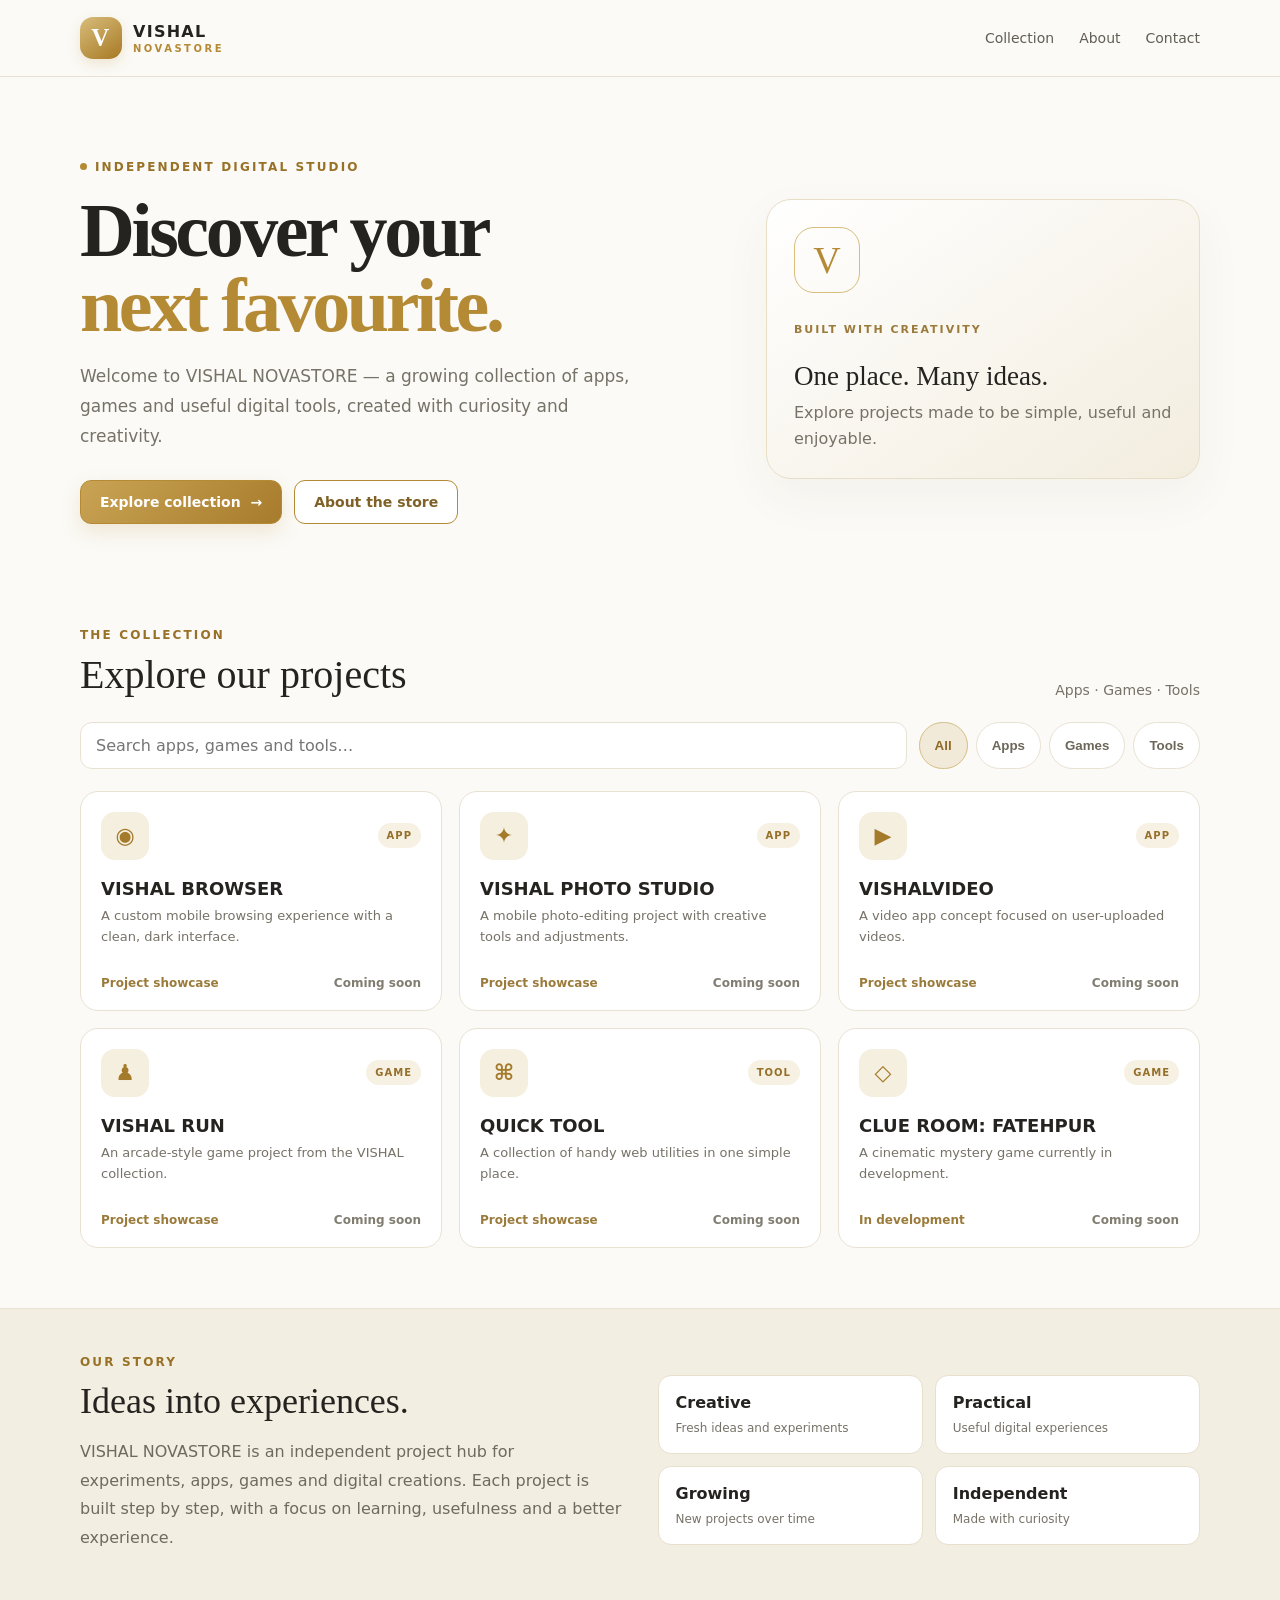
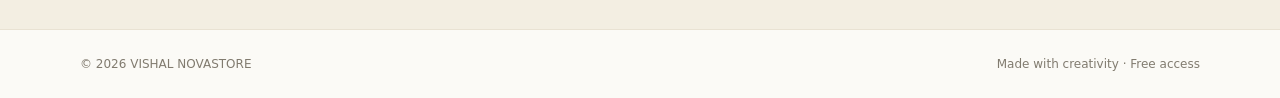
==== index.html @ 25989a1d "Add files via upload" ====
<!DOCTYPE html>
<html lang="en">
<head>
<meta charset="UTF-8">
<meta name="viewport" content="width=device-width, initial-scale=1.0">
<meta name="theme-color" content="#fbfaf6">
<meta name="description" content="VISHAL NOVASTORE — apps, games and digital tools created by Vishal.">
<title>VISHAL NOVASTORE | Apps • Games • Tools</title>
<style>
:root{--ink:#24231f;--muted:#777267;--gold:#b58a35;--gold2:#d8bd7b;--paper:#fbfaf6;--line:#e9e2d3;--white:#fff}
*{box-sizing:border-box}html{scroll-behavior:smooth}body{margin:0;background:var(--paper);color:var(--ink);font-family:Inter,ui-sans-serif,system-ui,-apple-system,"Segoe UI",sans-serif}
a{color:inherit;text-decoration:none}.wrap{width:min(1120px,92%);margin:auto}
header{position:sticky;top:0;z-index:5;background:rgba(251,250,246,.92);backdrop-filter:blur(14px);border-bottom:1px solid var(--line)}
.nav{height:76px;display:flex;align-items:center;justify-content:space-between;gap:20px}
.brand{display:flex;align-items:center;gap:11px;font-weight:850;letter-spacing:.08em}.mark{width:42px;height:42px;border-radius:13px;background:linear-gradient(145deg,#d8bd7b,#a77924);display:grid;place-items:center;color:white;font-family:Georgia,serif;font-size:25px;box-shadow:0 5px 14px #b58a3530}.brand small{display:block;color:var(--gold);font-size:10px;letter-spacing:.25em;margin-top:2px}
nav{display:flex;gap:25px;color:#625e54;font-size:14px}nav a:hover{color:var(--gold)}
.hero{padding:78px 0 58px;display:grid;grid-template-columns:1.2fr .8fr;gap:35px;align-items:center}
.eyebrow{display:inline-flex;align-items:center;gap:8px;color:#987126;font-size:12px;font-weight:750;letter-spacing:.18em;text-transform:uppercase}
.dot{width:7px;height:7px;background:var(--gold);border-radius:50%}
h1{font-family:Georgia,"Times New Roman",serif;font-size:clamp(46px,7vw,76px);line-height:.99;letter-spacing:-.045em;margin:19px 0}
h1 span{color:var(--gold)}.lead{color:var(--muted);font-size:17px;line-height:1.75;max-width:550px}
.actions{display:flex;gap:12px;flex-wrap:wrap;margin-top:28px}.btn{padding:13px 19px;border-radius:11px;font-weight:700;font-size:14px;border:1px solid var(--gold);display:inline-flex;align-items:center;justify-content:center}.primary{background:linear-gradient(135deg,#c9a454,#a77b2c);color:#fff;box-shadow:0 8px 20px #b58a352b}.secondary{background:#fff;color:#7f6127}
.hero-card{background:linear-gradient(145deg,#fff,#f3eddf);border:1px solid #e8ddc5;border-radius:25px;padding:27px;min-height:280px;display:flex;flex-direction:column;justify-content:space-between;box-shadow:0 18px 50px #5a48200c}
.hero-card .seal{width:66px;height:66px;border:1px solid var(--gold2);border-radius:20px;display:grid;place-items:center;color:var(--gold);font:38px Georgia,serif}
.hero-card h2{font:27px Georgia,serif;margin:25px 0 8px}.hero-card p{color:var(--muted);line-height:1.6;margin:0}.mini{font-size:11px;color:#9b7b3b;letter-spacing:.18em;text-transform:uppercase;font-weight:800}
section{padding:42px 0 60px}.section-head{display:flex;justify-content:space-between;align-items:end;gap:20px;margin-bottom:24px}.section-head h2{font:clamp(29px,4vw,40px) Georgia,serif;margin:8px 0 0}.section-head p{color:var(--muted);margin:0;font-size:14px}
.toolbar{display:flex;gap:12px;flex-wrap:wrap;margin-bottom:22px}.search{flex:1;min-width:210px;border:1px solid var(--line);border-radius:12px;padding:13px 15px;background:white;font:inherit;outline:none}.search:focus{border-color:var(--gold)}.filters{display:flex;gap:8px;flex-wrap:wrap}.filter{border:1px solid var(--line);background:#fff;border-radius:999px;padding:10px 15px;font-weight:650;color:#6d675a;cursor:pointer}.filter.active,.filter:hover{background:#f2ead8;border-color:#d5bd87;color:#8c6926}
.grid{display:grid;grid-template-columns:repeat(3,1fr);gap:17px}.product{background:white;border:1px solid var(--line);border-radius:18px;padding:20px;transition:.2s;min-height:220px;display:flex;flex-direction:column}.product:hover{transform:translateY(-4px);box-shadow:0 15px 35px #40351a10;border-color:#d9c28f}
.product-top{display:flex;justify-content:space-between;align-items:center}.app-icon{width:48px;height:48px;border-radius:14px;background:#f5efdf;color:#a47a2b;display:grid;place-items:center;font-size:22px;font-weight:800}.tag{font-size:10px;letter-spacing:.1em;text-transform:uppercase;color:#96702a;background:#f7f1e4;border-radius:999px;padding:7px 9px;font-weight:800}
.product h3{font-size:18px;margin:18px 0 7px}.product p{font-size:13px;line-height:1.6;color:var(--muted);margin:0 0 18px}.product-foot{margin-top:auto;display:flex;justify-content:space-between;align-items:center;color:#9b7b3b;font-size:12px;font-weight:750}.status{color:#827d71}
.empty{display:none;color:var(--muted);padding:25px;text-align:center;border:1px dashed var(--line);border-radius:14px}
.about{background:#f3eee2;border-top:1px solid var(--line);border-bottom:1px solid var(--line)}.about-inner{display:grid;grid-template-columns:1fr 1fr;gap:35px;align-items:center}.about h2{font:36px Georgia,serif;margin:10px 0}.about p{color:#6f6a5f;line-height:1.8}.values{display:grid;grid-template-columns:1fr 1fr;gap:12px}.value{background:#fff;border:1px solid #e8dfcd;border-radius:13px;padding:17px}.value b{display:block;margin-bottom:5px}.value span{font-size:12px;color:var(--muted)}
footer{padding:27px 0;color:#817b6f;font-size:12px}.footer-inner{display:flex;justify-content:space-between;gap:15px;flex-wrap:wrap}
@media(max-width:760px){nav{gap:13px;font-size:12px}.hero{grid-template-columns:1fr;padding:55px 0 35px}.hero-card{min-height:220px}.grid{grid-template-columns:1fr 1fr}.about-inner{grid-template-columns:1fr}.section-head{align-items:start;flex-direction:column}}
@media(max-width:480px){.nav{height:66px}.brand{font-size:13px}nav{gap:10px}nav a:nth-child(3){display:none}.grid{grid-template-columns:1fr}.product{min-height:195px}h1{font-size:51px}}
</style>
</head>
<body>
<header><div class="wrap nav">
  <a class="brand" href="#"><span class="mark">V</span><span>VISHAL<small>NOVASTORE</small></span></a>
  <nav><a href="#collection">Collection</a><a href="#about">About</a><a href="#contact">Contact</a></nav>
</div></header>
<main>
<div class="wrap hero">
  <div><div class="eyebrow"><span class="dot"></span> Independent digital studio</div>
    <h1>Discover your<br><span>next favourite.</span></h1>
    <p class="lead">Welcome to VISHAL NOVASTORE — a growing collection of apps, games and useful digital tools, created with curiosity and creativity.</p>
    <div class="actions"><a class="btn primary" href="#collection">Explore collection&nbsp; →</a><a class="btn secondary" href="#about">About the store</a></div>
  </div>
  <div class="hero-card"><div class="seal">V</div><div><div class="mini">Built with creativity</div><h2>One place. Many ideas.</h2><p>Explore projects made to be simple, useful and enjoyable.</p></div></div>
</div>
<section id="collection"><div class="wrap">
  <div class="section-head"><div><div class="eyebrow">The collection</div><h2>Explore our projects</h2></div><p>Apps · Games · Tools</p></div>
  <div class="toolbar"><input class="search" id="search" type="search" placeholder="Search apps, games and tools…" aria-label="Search projects"><div class="filters"><button class="filter active" data-filter="all">All</button><button class="filter" data-filter="app">Apps</button><button class="filter" data-filter="game">Games</button><button class="filter" data-filter="tool">Tools</button></div></div>
  <div class="grid" id="grid">
    <article class="product" data-type="app" data-name="vishal browser"><div class="product-top"><div class="app-icon">◉</div><span class="tag">App</span></div><h3>VISHAL BROWSER</h3><p>A custom mobile browsing experience with a clean, dark interface.</p><div class="product-foot"><span>Project showcase</span><span class="status">Coming soon</span></div></article>
    <article class="product" data-type="app" data-name="vishal photo studio"><div class="product-top"><div class="app-icon">✦</div><span class="tag">App</span></div><h3>VISHAL PHOTO STUDIO</h3><p>A mobile photo-editing project with creative tools and adjustments.</p><div class="product-foot"><span>Project showcase</span><span class="status">Coming soon</span></div></article>
    <article class="product" data-type="app" data-name="vishalvideo"><div class="product-top"><div class="app-icon">▶</div><span class="tag">App</span></div><h3>VISHALVIDEO</h3><p>A video app concept focused on user-uploaded videos.</p><div class="product-foot"><span>Project showcase</span><span class="status">Coming soon</span></div></article>
    <article class="product" data-type="game" data-name="vishal run"><div class="product-top"><div class="app-icon">♟</div><span class="tag">Game</span></div><h3>VISHAL RUN</h3><p>An arcade-style game project from the VISHAL collection.</p><div class="product-foot"><span>Project showcase</span><span class="status">Coming soon</span></div></article>
    <article class="product" data-type="tool" data-name="quick tool"><div class="product-top"><div class="app-icon">⌘</div><span class="tag">Tool</span></div><h3>QUICK TOOL</h3><p>A collection of handy web utilities in one simple place.</p><div class="product-foot"><span>Project showcase</span><span class="status">Coming soon</span></div></article>
    <article class="product" data-type="game" data-name="clue room fatehpur"><div class="product-top"><div class="app-icon">◇</div><span class="tag">Game</span></div><h3>CLUE ROOM: FATEHPUR</h3><p>A cinematic mystery game currently in development.</p><div class="product-foot"><span>In development</span><span class="status">Coming soon</span></div></article>
  </div><div class="empty" id="empty">No matching projects found.</div>
</div></section>
<section class="about" id="about"><div class="wrap about-inner"><div><div class="eyebrow">Our story</div><h2>Ideas into experiences.</h2><p>VISHAL NOVASTORE is an independent project hub for experiments, apps, games and digital creations. Each project is built step by step, with a focus on learning, usefulness and a better experience.</p></div><div class="values"><div class="value"><b>Creative</b><span>Fresh ideas and experiments</span></div><div class="value"><b>Practical</b><span>Useful digital experiences</span></div><div class="value"><b>Growing</b><span>New projects over time</span></div><div class="value"><b>Independent</b><span>Made with curiosity</span></div></div></div></section>
</main>
<footer id="contact"><div class="wrap footer-inner"><span>© <span id="year"></span> VISHAL NOVASTORE</span><span>Made with creativity · Free access</span></div></footer>
<script>
const search=document.getElementById('search'), cards=[...document.querySelectorAll('.product')], filters=[...document.querySelectorAll('.filter')], empty=document.getElementById('empty');let active='all';
function update(){let q=search.value.toLowerCase().trim(),shown=0;cards.forEach(c=>{let ok=(active==='all'||c.dataset.type===active)&&c.dataset.name.includes(q);c.style.display=ok?'flex':'none';if(ok)shown++});empty.style.display=shown?'none':'block'}
filters.forEach(b=>b.addEventListener('click',()=>{filters.forEach(x=>x.classList.remove('active'));b.classList.add('active');active=b.dataset.filter;update()}));search.addEventListener('input',update);document.getElementById('year').textContent=new Date().getFullYear();
</script>
</body></html>
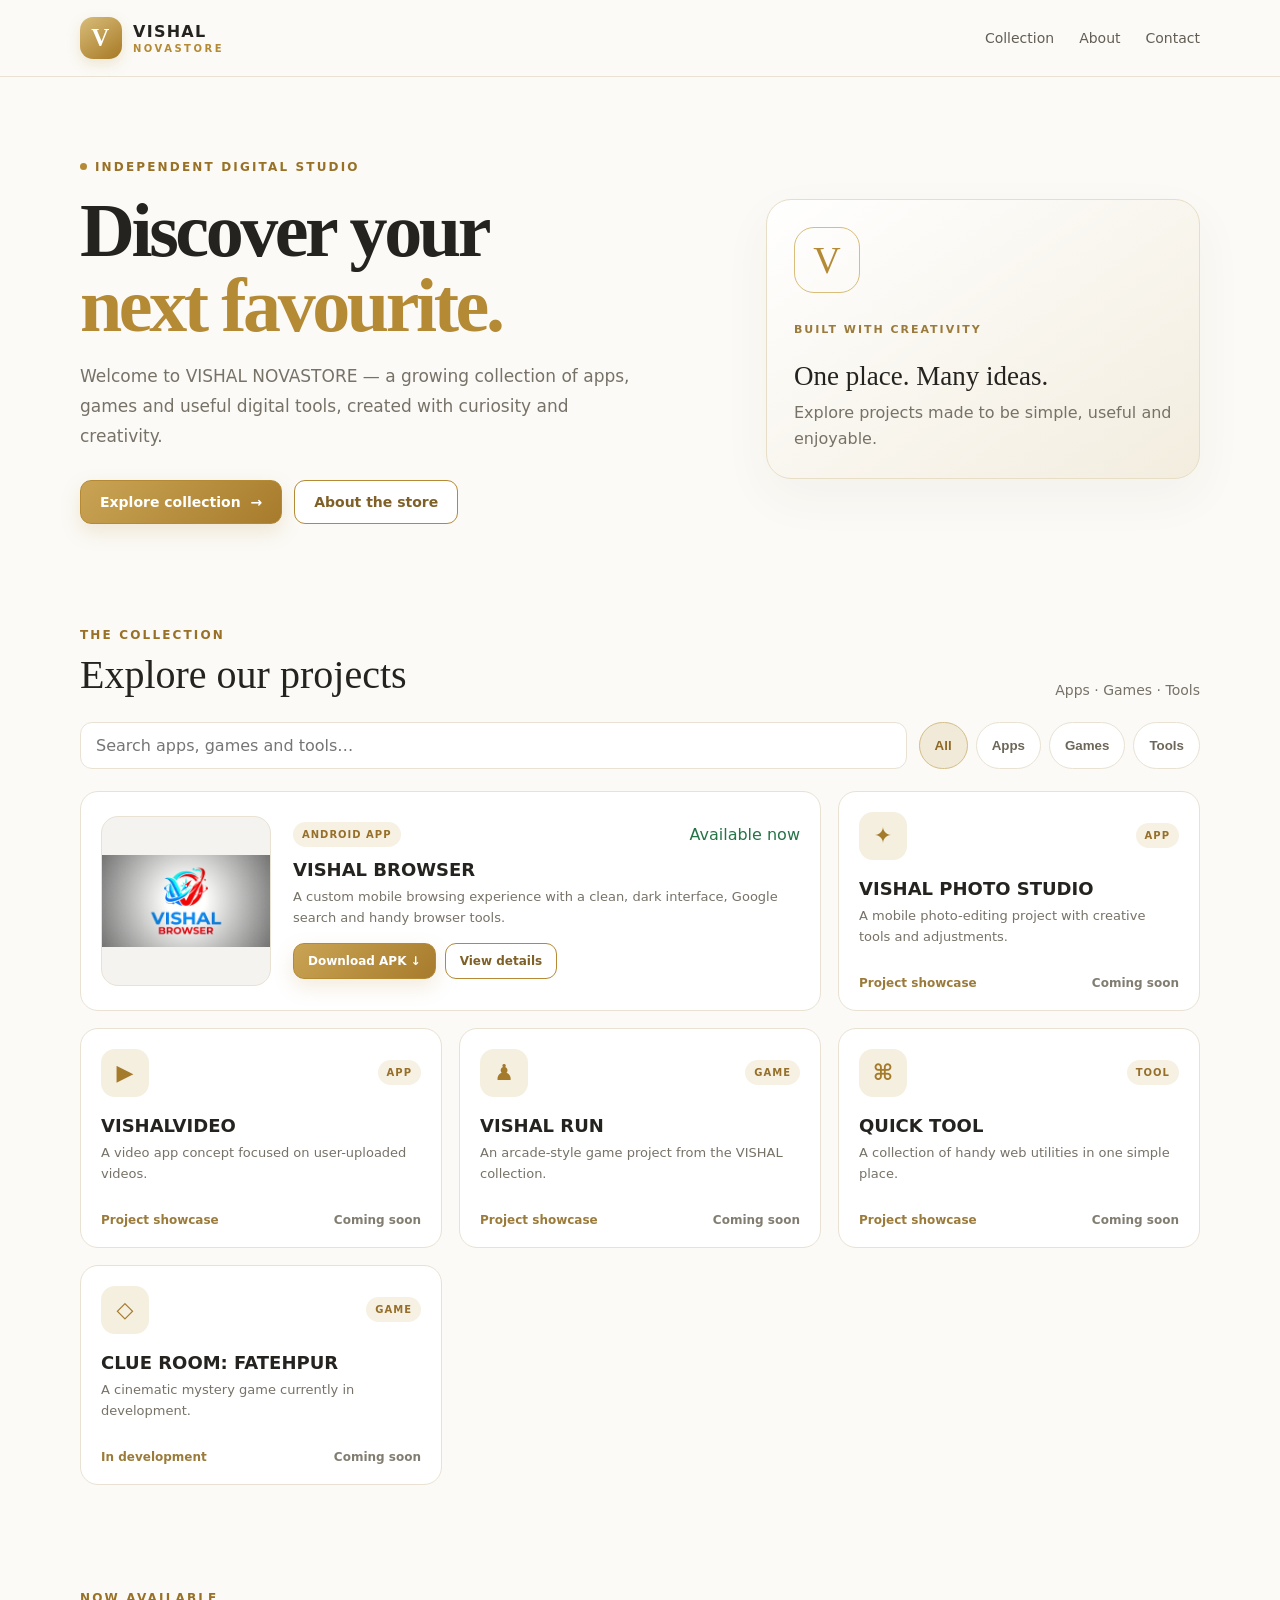
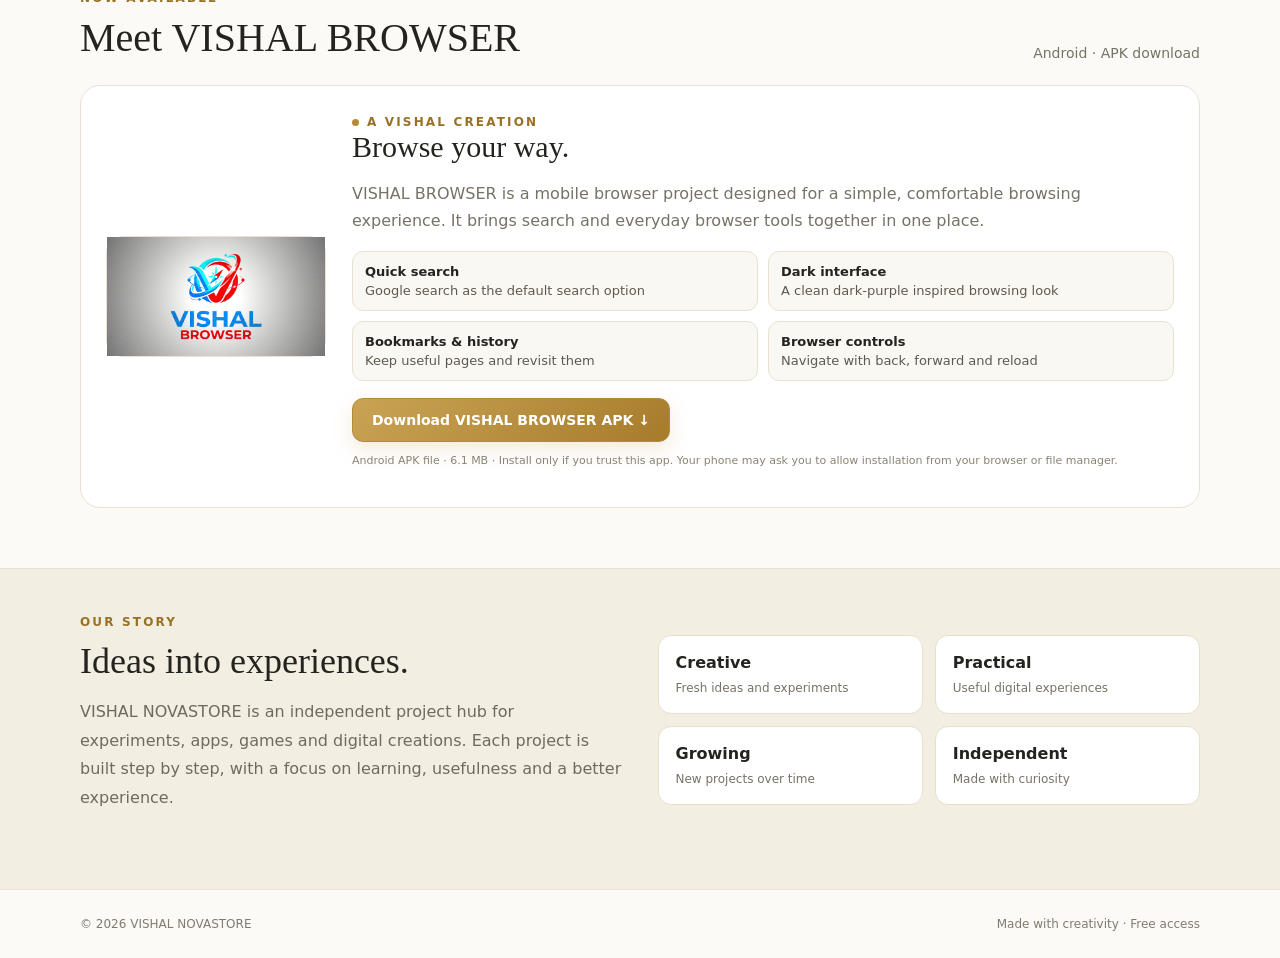
==== commit b8154966: "Add files via upload" ====
--- a/index.html
+++ b/index.html
@@ -33,6 +33,29 @@
 footer{padding:27px 0;color:#817b6f;font-size:12px}.footer-inner{display:flex;justify-content:space-between;gap:15px;flex-wrap:wrap}
 @media(max-width:760px){nav{gap:13px;font-size:12px}.hero{grid-template-columns:1fr;padding:55px 0 35px}.hero-card{min-height:220px}.grid{grid-template-columns:1fr 1fr}.about-inner{grid-template-columns:1fr}.section-head{align-items:start;flex-direction:column}}
 @media(max-width:480px){.nav{height:66px}.brand{font-size:13px}nav{gap:10px}nav a:nth-child(3){display:none}.grid{grid-template-columns:1fr}.product{min-height:195px}h1{font-size:51px}}
+
+/* VISHAL BROWSER product listing */
+.browser-product{grid-column:span 2;min-height:0;display:grid;grid-template-columns:170px 1fr;gap:22px;align-items:center}
+.browser-product .browser-art{width:100%;aspect-ratio:1/1;border-radius:17px;overflow:hidden;background:#f4f3f0;border:1px solid var(--line);display:grid;place-items:center}
+.browser-product .browser-art img{width:100%;height:100%;object-fit:contain}
+.browser-product .browser-copy h3{margin:12px 0 7px}
+.browser-product .browser-copy p{margin-bottom:14px}
+.browser-actions{display:flex;gap:9px;flex-wrap:wrap;margin-top:12px}
+.browser-actions .btn{padding:10px 14px;font-size:12px}
+.available{color:#267348!important}
+.browser-details{background:#fff;border:1px solid var(--line);border-radius:20px;padding:25px;margin-top:22px}
+.browser-detail-grid{display:grid;grid-template-columns:220px 1fr;gap:26px;align-items:center}
+.browser-detail-logo{width:100%;border-radius:16px;border:1px solid var(--line);background:#f6f5f2}
+.browser-detail-logo img{display:block;width:100%;height:auto}
+.browser-details h3{font:30px Georgia,serif;margin:0 0 10px}
+.browser-details p{color:var(--muted);line-height:1.7}
+.feature-list{display:grid;grid-template-columns:1fr 1fr;gap:10px;margin:17px 0}
+.feature{background:#faf8f2;border:1px solid var(--line);border-radius:11px;padding:12px;font-size:13px;color:#5e594f}
+.feature b{display:block;color:var(--ink);margin-bottom:4px}
+.download-note{font-size:11px!important;color:#8a8375!important;margin-top:10px}
+@media(max-width:760px){.browser-product{grid-column:span 2;grid-template-columns:120px 1fr;gap:15px}.browser-detail-grid{grid-template-columns:1fr}.browser-detail-logo{max-width:260px;margin:auto}.browser-details h3{text-align:center}}
+@media(max-width:480px){.browser-product{grid-column:span 1;grid-template-columns:1fr}.browser-product .browser-art{max-width:150px}.feature-list{grid-template-columns:1fr}}
+
 </style>
 </head>
 <body>
@@ -53,7 +76,18 @@
   <div class="section-head"><div><div class="eyebrow">The collection</div><h2>Explore our projects</h2></div><p>Apps · Games · Tools</p></div>
   <div class="toolbar"><input class="search" id="search" type="search" placeholder="Search apps, games and tools…" aria-label="Search projects"><div class="filters"><button class="filter active" data-filter="all">All</button><button class="filter" data-filter="app">Apps</button><button class="filter" data-filter="game">Games</button><button class="filter" data-filter="tool">Tools</button></div></div>
   <div class="grid" id="grid">
-    <article class="product" data-type="app" data-name="vishal browser"><div class="product-top"><div class="app-icon">◉</div><span class="tag">App</span></div><h3>VISHAL BROWSER</h3><p>A custom mobile browsing experience with a clean, dark interface.</p><div class="product-foot"><span>Project showcase</span><span class="status">Coming soon</span></div></article>
+    <article class="product browser-product" data-type="app" data-name="vishal browser">
+      <div class="browser-art"><img src="vishal-browser-logo.png" alt="VISHAL BROWSER logo"></div>
+      <div class="browser-copy">
+        <div class="product-top"><span class="tag">Android App</span><span class="status available">Available now</span></div>
+        <h3>VISHAL BROWSER</h3>
+        <p>A custom mobile browsing experience with a clean, dark interface, Google search and handy browser tools.</p>
+        <div class="browser-actions">
+          <a class="btn primary" href="VISHAL-BROWSER.apk" download>Download APK ↓</a>
+          <a class="btn secondary" href="#browser-details">View details</a>
+        </div>
+      </div>
+    </article>
     <article class="product" data-type="app" data-name="vishal photo studio"><div class="product-top"><div class="app-icon">✦</div><span class="tag">App</span></div><h3>VISHAL PHOTO STUDIO</h3><p>A mobile photo-editing project with creative tools and adjustments.</p><div class="product-foot"><span>Project showcase</span><span class="status">Coming soon</span></div></article>
     <article class="product" data-type="app" data-name="vishalvideo"><div class="product-top"><div class="app-icon">▶</div><span class="tag">App</span></div><h3>VISHALVIDEO</h3><p>A video app concept focused on user-uploaded videos.</p><div class="product-foot"><span>Project showcase</span><span class="status">Coming soon</span></div></article>
     <article class="product" data-type="game" data-name="vishal run"><div class="product-top"><div class="app-icon">♟</div><span class="tag">Game</span></div><h3>VISHAL RUN</h3><p>An arcade-style game project from the VISHAL collection.</p><div class="product-foot"><span>Project showcase</span><span class="status">Coming soon</span></div></article>
@@ -61,6 +95,29 @@
     <article class="product" data-type="game" data-name="clue room fatehpur"><div class="product-top"><div class="app-icon">◇</div><span class="tag">Game</span></div><h3>CLUE ROOM: FATEHPUR</h3><p>A cinematic mystery game currently in development.</p><div class="product-foot"><span>In development</span><span class="status">Coming soon</span></div></article>
   </div><div class="empty" id="empty">No matching projects found.</div>
 </div></section>
+
+<section id="browser-details"><div class="wrap">
+  <div class="section-head"><div><div class="eyebrow">Now available</div><h2>Meet VISHAL BROWSER</h2></div><p>Android · APK download</p></div>
+  <div class="browser-details">
+    <div class="browser-detail-grid">
+      <div class="browser-detail-logo"><img src="vishal-browser-logo.png" alt="VISHAL BROWSER app branding"></div>
+      <div>
+        <div class="eyebrow"><span class="dot"></span> A VISHAL creation</div>
+        <h3>Browse your way.</h3>
+        <p>VISHAL BROWSER is a mobile browser project designed for a simple, comfortable browsing experience. It brings search and everyday browser tools together in one place.</p>
+        <div class="feature-list">
+          <div class="feature"><b>Quick search</b>Google search as the default search option</div>
+          <div class="feature"><b>Dark interface</b>A clean dark-purple inspired browsing look</div>
+          <div class="feature"><b>Bookmarks & history</b>Keep useful pages and revisit them</div>
+          <div class="feature"><b>Browser controls</b>Navigate with back, forward and reload</div>
+        </div>
+        <a class="btn primary" href="VISHAL-BROWSER.apk" download>Download VISHAL BROWSER APK ↓</a>
+        <p class="download-note">Android APK file · 6.1 MB · Install only if you trust this app. Your phone may ask you to allow installation from your browser or file manager.</p>
+      </div>
+    </div>
+  </div>
+</div></section>
+
 <section class="about" id="about"><div class="wrap about-inner"><div><div class="eyebrow">Our story</div><h2>Ideas into experiences.</h2><p>VISHAL NOVASTORE is an independent project hub for experiments, apps, games and digital creations. Each project is built step by step, with a focus on learning, usefulness and a better experience.</p></div><div class="values"><div class="value"><b>Creative</b><span>Fresh ideas and experiments</span></div><div class="value"><b>Practical</b><span>Useful digital experiences</span></div><div class="value"><b>Growing</b><span>New projects over time</span></div><div class="value"><b>Independent</b><span>Made with curiosity</span></div></div></div></section>
 </main>
 <footer id="contact"><div class="wrap footer-inner"><span>© <span id="year"></span> VISHAL NOVASTORE</span><span>Made with creativity · Free access</span></div></footer>
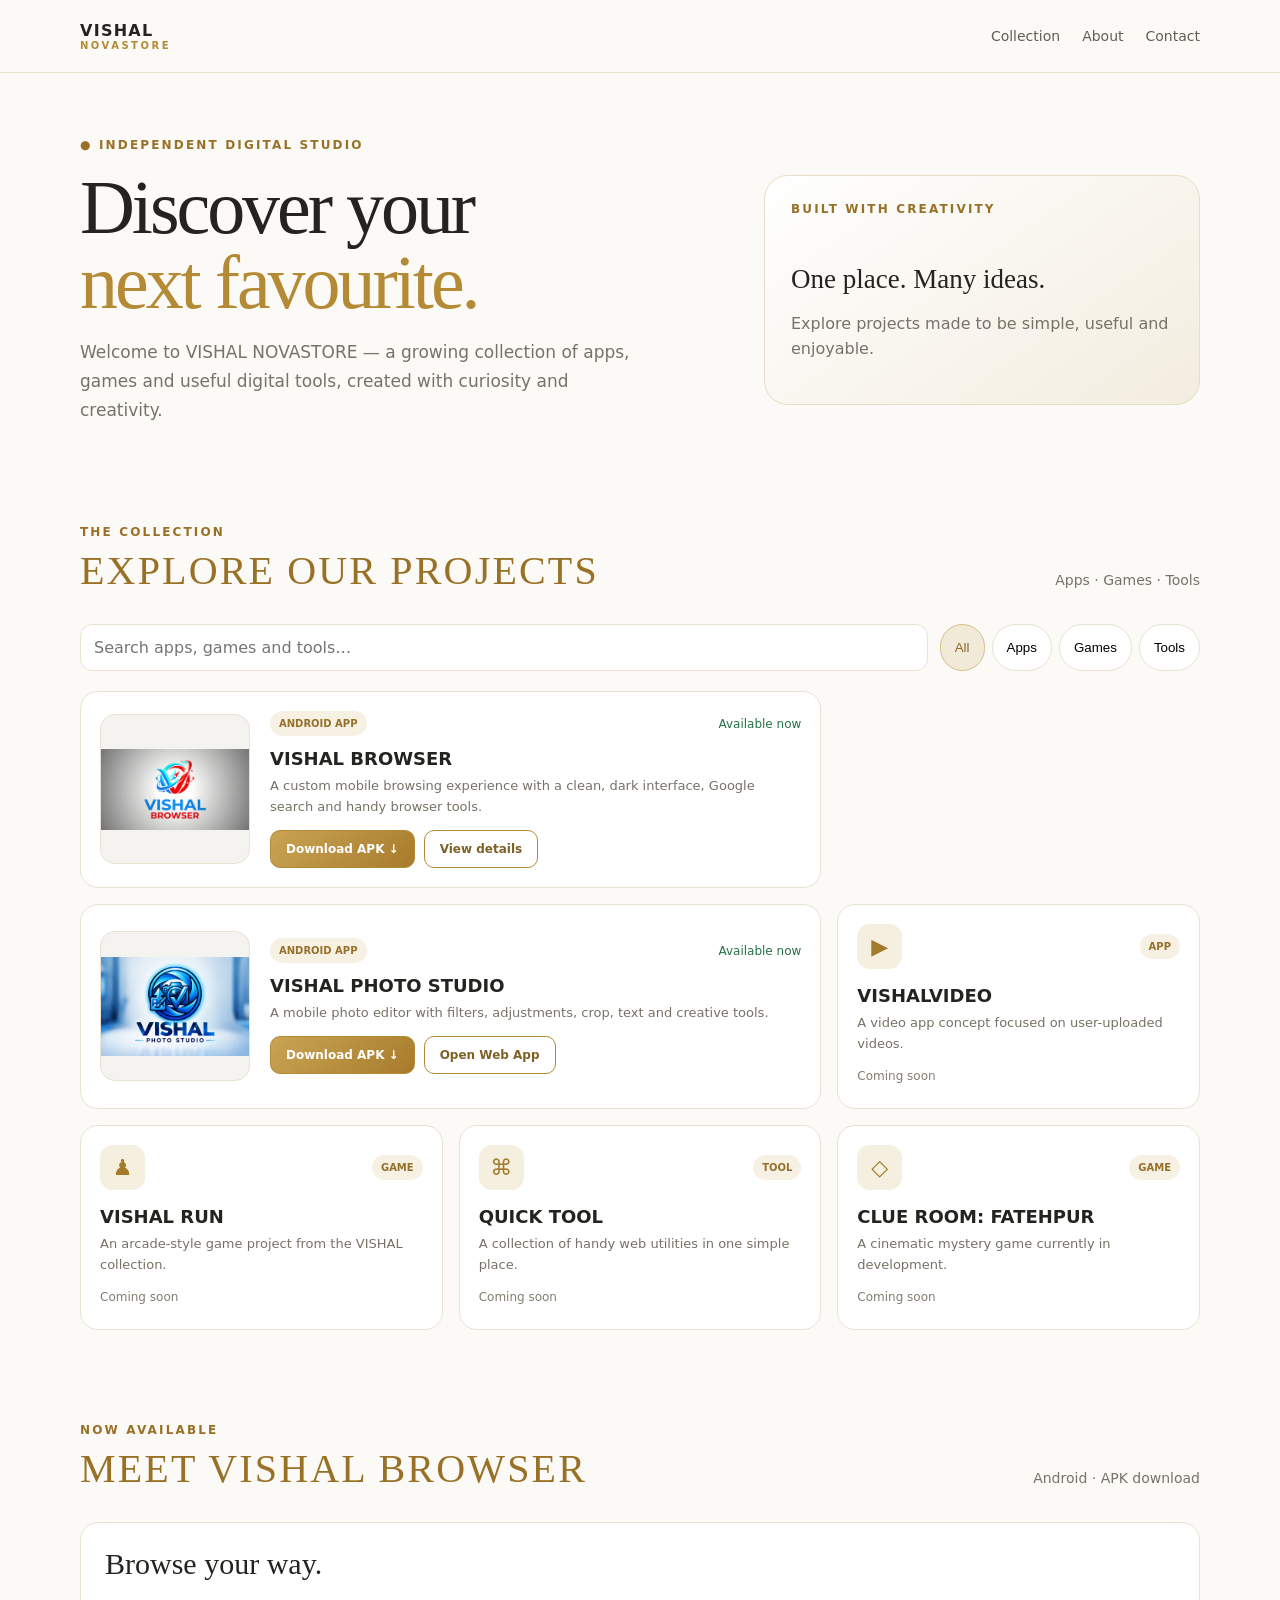
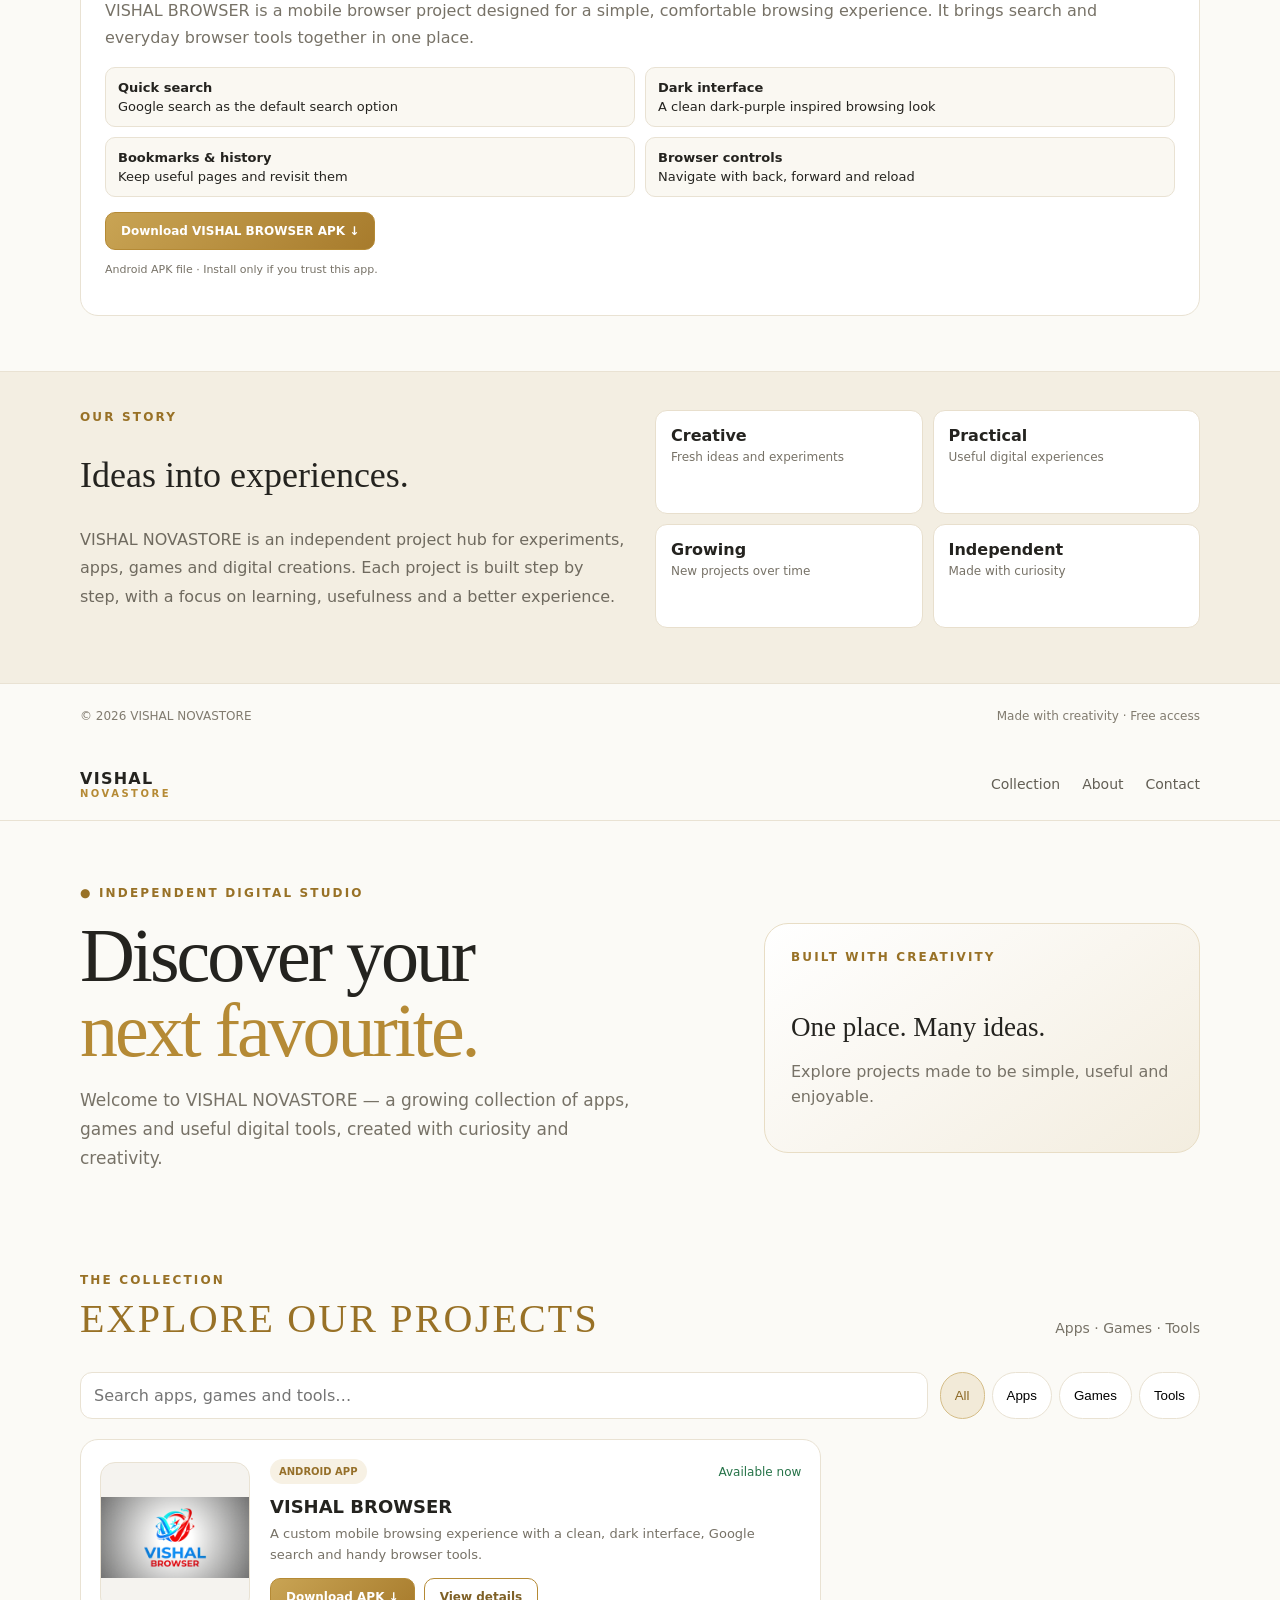
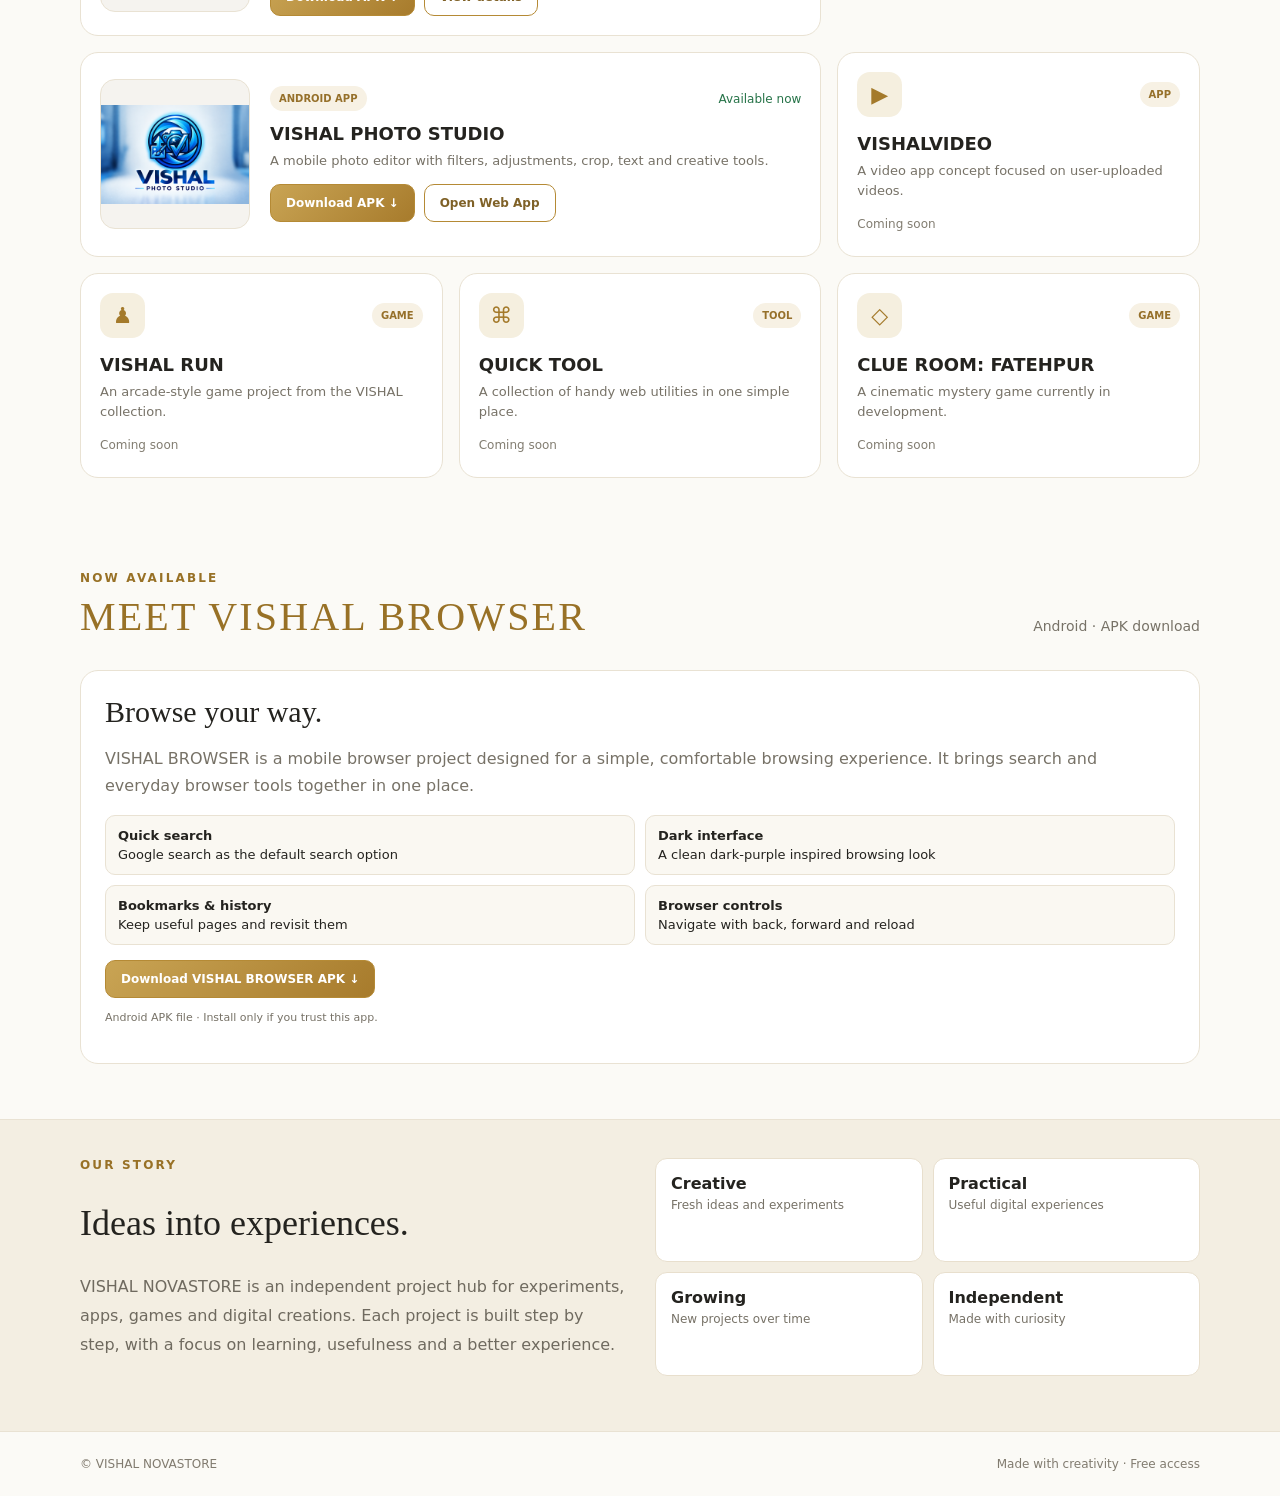
==== commit 98842fa2: "Update index.html" ====
--- a/index.html
+++ b/index.html
@@ -1,129 +1,51 @@
-<!DOCTYPE html>
-<html lang="en">
-<head>
-<meta charset="UTF-8">
-<meta name="viewport" content="width=device-width, initial-scale=1.0">
-<meta name="theme-color" content="#fbfaf6">
-<meta name="description" content="VISHAL NOVASTORE — apps, games and digital tools created by Vishal.">
+<!doctype html>
+<html lang="en"><head>
+<meta charset="utf-8"><meta name="viewport" content="width=device-width,initial-scale=1">
+<meta name="theme-color" content="#fbfaf6"><meta name="description" content="VISHAL NOVASTORE — apps, games and digital tools created by Vishal.">
 <title>VISHAL NOVASTORE | Apps • Games • Tools</title>
 <style>
-:root{--ink:#24231f;--muted:#777267;--gold:#b58a35;--gold2:#d8bd7b;--paper:#fbfaf6;--line:#e9e2d3;--white:#fff}
-*{box-sizing:border-box}html{scroll-behavior:smooth}body{margin:0;background:var(--paper);color:var(--ink);font-family:Inter,ui-sans-serif,system-ui,-apple-system,"Segoe UI",sans-serif}
-a{color:inherit;text-decoration:none}.wrap{width:min(1120px,92%);margin:auto}
-header{position:sticky;top:0;z-index:5;background:rgba(251,250,246,.92);backdrop-filter:blur(14px);border-bottom:1px solid var(--line)}
-.nav{height:76px;display:flex;align-items:center;justify-content:space-between;gap:20px}
-.brand{display:flex;align-items:center;gap:11px;font-weight:850;letter-spacing:.08em}.mark{width:42px;height:42px;border-radius:13px;background:linear-gradient(145deg,#d8bd7b,#a77924);display:grid;place-items:center;color:white;font-family:Georgia,serif;font-size:25px;box-shadow:0 5px 14px #b58a3530}.brand small{display:block;color:var(--gold);font-size:10px;letter-spacing:.25em;margin-top:2px}
-nav{display:flex;gap:25px;color:#625e54;font-size:14px}nav a:hover{color:var(--gold)}
-.hero{padding:78px 0 58px;display:grid;grid-template-columns:1.2fr .8fr;gap:35px;align-items:center}
-.eyebrow{display:inline-flex;align-items:center;gap:8px;color:#987126;font-size:12px;font-weight:750;letter-spacing:.18em;text-transform:uppercase}
-.dot{width:7px;height:7px;background:var(--gold);border-radius:50%}
-h1{font-family:Georgia,"Times New Roman",serif;font-size:clamp(46px,7vw,76px);line-height:.99;letter-spacing:-.045em;margin:19px 0}
-h1 span{color:var(--gold)}.lead{color:var(--muted);font-size:17px;line-height:1.75;max-width:550px}
-.actions{display:flex;gap:12px;flex-wrap:wrap;margin-top:28px}.btn{padding:13px 19px;border-radius:11px;font-weight:700;font-size:14px;border:1px solid var(--gold);display:inline-flex;align-items:center;justify-content:center}.primary{background:linear-gradient(135deg,#c9a454,#a77b2c);color:#fff;box-shadow:0 8px 20px #b58a352b}.secondary{background:#fff;color:#7f6127}
-.hero-card{background:linear-gradient(145deg,#fff,#f3eddf);border:1px solid #e8ddc5;border-radius:25px;padding:27px;min-height:280px;display:flex;flex-direction:column;justify-content:space-between;box-shadow:0 18px 50px #5a48200c}
-.hero-card .seal{width:66px;height:66px;border:1px solid var(--gold2);border-radius:20px;display:grid;place-items:center;color:var(--gold);font:38px Georgia,serif}
-.hero-card h2{font:27px Georgia,serif;margin:25px 0 8px}.hero-card p{color:var(--muted);line-height:1.6;margin:0}.mini{font-size:11px;color:#9b7b3b;letter-spacing:.18em;text-transform:uppercase;font-weight:800}
-section{padding:42px 0 60px}.section-head{display:flex;justify-content:space-between;align-items:end;gap:20px;margin-bottom:24px}.section-head h2{font:clamp(29px,4vw,40px) Georgia,serif;margin:8px 0 0}.section-head p{color:var(--muted);margin:0;font-size:14px}
-.toolbar{display:flex;gap:12px;flex-wrap:wrap;margin-bottom:22px}.search{flex:1;min-width:210px;border:1px solid var(--line);border-radius:12px;padding:13px 15px;background:white;font:inherit;outline:none}.search:focus{border-color:var(--gold)}.filters{display:flex;gap:8px;flex-wrap:wrap}.filter{border:1px solid var(--line);background:#fff;border-radius:999px;padding:10px 15px;font-weight:650;color:#6d675a;cursor:pointer}.filter.active,.filter:hover{background:#f2ead8;border-color:#d5bd87;color:#8c6926}
-.grid{display:grid;grid-template-columns:repeat(3,1fr);gap:17px}.product{background:white;border:1px solid var(--line);border-radius:18px;padding:20px;transition:.2s;min-height:220px;display:flex;flex-direction:column}.product:hover{transform:translateY(-4px);box-shadow:0 15px 35px #40351a10;border-color:#d9c28f}
-.product-top{display:flex;justify-content:space-between;align-items:center}.app-icon{width:48px;height:48px;border-radius:14px;background:#f5efdf;color:#a47a2b;display:grid;place-items:center;font-size:22px;font-weight:800}.tag{font-size:10px;letter-spacing:.1em;text-transform:uppercase;color:#96702a;background:#f7f1e4;border-radius:999px;padding:7px 9px;font-weight:800}
-.product h3{font-size:18px;margin:18px 0 7px}.product p{font-size:13px;line-height:1.6;color:var(--muted);margin:0 0 18px}.product-foot{margin-top:auto;display:flex;justify-content:space-between;align-items:center;color:#9b7b3b;font-size:12px;font-weight:750}.status{color:#827d71}
-.empty{display:none;color:var(--muted);padding:25px;text-align:center;border:1px dashed var(--line);border-radius:14px}
-.about{background:#f3eee2;border-top:1px solid var(--line);border-bottom:1px solid var(--line)}.about-inner{display:grid;grid-template-columns:1fr 1fr;gap:35px;align-items:center}.about h2{font:36px Georgia,serif;margin:10px 0}.about p{color:#6f6a5f;line-height:1.8}.values{display:grid;grid-template-columns:1fr 1fr;gap:12px}.value{background:#fff;border:1px solid #e8dfcd;border-radius:13px;padding:17px}.value b{display:block;margin-bottom:5px}.value span{font-size:12px;color:var(--muted)}
-footer{padding:27px 0;color:#817b6f;font-size:12px}.footer-inner{display:flex;justify-content:space-between;gap:15px;flex-wrap:wrap}
-@media(max-width:760px){nav{gap:13px;font-size:12px}.hero{grid-template-columns:1fr;padding:55px 0 35px}.hero-card{min-height:220px}.grid{grid-template-columns:1fr 1fr}.about-inner{grid-template-columns:1fr}.section-head{align-items:start;flex-direction:column}}
-@media(max-width:480px){.nav{height:66px}.brand{font-size:13px}nav{gap:10px}nav a:nth-child(3){display:none}.grid{grid-template-columns:1fr}.product{min-height:195px}h1{font-size:51px}}
-
-/* VISHAL BROWSER product listing */
-.browser-product{grid-column:span 2;min-height:0;display:grid;grid-template-columns:170px 1fr;gap:22px;align-items:center}
-.browser-product .browser-art{width:100%;aspect-ratio:1/1;border-radius:17px;overflow:hidden;background:#f4f3f0;border:1px solid var(--line);display:grid;place-items:center}
-.browser-product .browser-art img{width:100%;height:100%;object-fit:contain}
-.browser-product .browser-copy h3{margin:12px 0 7px}
-.browser-product .browser-copy p{margin-bottom:14px}
-.browser-actions{display:flex;gap:9px;flex-wrap:wrap;margin-top:12px}
-.browser-actions .btn{padding:10px 14px;font-size:12px}
-.available{color:#267348!important}
-.browser-details{background:#fff;border:1px solid var(--line);border-radius:20px;padding:25px;margin-top:22px}
-.browser-detail-grid{display:grid;grid-template-columns:220px 1fr;gap:26px;align-items:center}
-.browser-detail-logo{width:100%;border-radius:16px;border:1px solid var(--line);background:#f6f5f2}
-.browser-detail-logo img{display:block;width:100%;height:auto}
-.browser-details h3{font:30px Georgia,serif;margin:0 0 10px}
-.browser-details p{color:var(--muted);line-height:1.7}
-.feature-list{display:grid;grid-template-columns:1fr 1fr;gap:10px;margin:17px 0}
-.feature{background:#faf8f2;border:1px solid var(--line);border-radius:11px;padding:12px;font-size:13px;color:#5e594f}
-.feature b{display:block;color:var(--ink);margin-bottom:4px}
-.download-note{font-size:11px!important;color:#8a8375!important;margin-top:10px}
-@media(max-width:760px){.browser-product{grid-column:span 2;grid-template-columns:120px 1fr;gap:15px}.browser-detail-grid{grid-template-columns:1fr}.browser-detail-logo{max-width:260px;margin:auto}.browser-details h3{text-align:center}}
-@media(max-width:480px){.browser-product{grid-column:span 1;grid-template-columns:1fr}.browser-product .browser-art{max-width:150px}.feature-list{grid-template-columns:1fr}}
-
-</style>
-</head>
-<body>
-<header><div class="wrap nav">
-  <a class="brand" href="#"><span class="mark">V</span><span>VISHAL<small>NOVASTORE</small></span></a>
-  <nav><a href="#collection">Collection</a><a href="#about">About</a><a href="#contact">Contact</a></nav>
-</div></header>
-<main>
-<div class="wrap hero">
-  <div><div class="eyebrow"><span class="dot"></span> Independent digital studio</div>
-    <h1>Discover your<br><span>next favourite.</span></h1>
-    <p class="lead">Welcome to VISHAL NOVASTORE — a growing collection of apps, games and useful digital tools, created with curiosity and creativity.</p>
-    <div class="actions"><a class="btn primary" href="#collection">Explore collection&nbsp; →</a><a class="btn secondary" href="#about">About the store</a></div>
-  </div>
-  <div class="hero-card"><div class="seal">V</div><div><div class="mini">Built with creativity</div><h2>One place. Many ideas.</h2><p>Explore projects made to be simple, useful and enjoyable.</p></div></div>
-</div>
-<section id="collection"><div class="wrap">
-  <div class="section-head"><div><div class="eyebrow">The collection</div><h2>Explore our projects</h2></div><p>Apps · Games · Tools</p></div>
-  <div class="toolbar"><input class="search" id="search" type="search" placeholder="Search apps, games and tools…" aria-label="Search projects"><div class="filters"><button class="filter active" data-filter="all">All</button><button class="filter" data-filter="app">Apps</button><button class="filter" data-filter="game">Games</button><button class="filter" data-filter="tool">Tools</button></div></div>
-  <div class="grid" id="grid">
-    <article class="product browser-product" data-type="app" data-name="vishal browser">
-      <div class="browser-art"><img src="vishal-browser-logo.png" alt="VISHAL BROWSER logo"></div>
-      <div class="browser-copy">
-        <div class="product-top"><span class="tag">Android App</span><span class="status available">Available now</span></div>
-        <h3>VISHAL BROWSER</h3>
-        <p>A custom mobile browsing experience with a clean, dark interface, Google search and handy browser tools.</p>
-        <div class="browser-actions">
-          <a class="btn primary" href="VISHAL-BROWSER.apk" download>Download APK ↓</a>
-          <a class="btn secondary" href="#browser-details">View details</a>
-        </div>
-      </div>
-    </article>
-    <article class="product" data-type="app" data-name="vishal photo studio"><div class="product-top"><div class="app-icon">✦</div><span class="tag">App</span></div><h3>VISHAL PHOTO STUDIO</h3><p>A mobile photo-editing project with creative tools and adjustments.</p><div class="product-foot"><span>Project showcase</span><span class="status">Coming soon</span></div></article>
-    <article class="product" data-type="app" data-name="vishalvideo"><div class="product-top"><div class="app-icon">▶</div><span class="tag">App</span></div><h3>VISHALVIDEO</h3><p>A video app concept focused on user-uploaded videos.</p><div class="product-foot"><span>Project showcase</span><span class="status">Coming soon</span></div></article>
-    <article class="product" data-type="game" data-name="vishal run"><div class="product-top"><div class="app-icon">♟</div><span class="tag">Game</span></div><h3>VISHAL RUN</h3><p>An arcade-style game project from the VISHAL collection.</p><div class="product-foot"><span>Project showcase</span><span class="status">Coming soon</span></div></article>
-    <article class="product" data-type="tool" data-name="quick tool"><div class="product-top"><div class="app-icon">⌘</div><span class="tag">Tool</span></div><h3>QUICK TOOL</h3><p>A collection of handy web utilities in one simple place.</p><div class="product-foot"><span>Project showcase</span><span class="status">Coming soon</span></div></article>
-    <article class="product" data-type="game" data-name="clue room fatehpur"><div class="product-top"><div class="app-icon">◇</div><span class="tag">Game</span></div><h3>CLUE ROOM: FATEHPUR</h3><p>A cinematic mystery game currently in development.</p><div class="product-foot"><span>In development</span><span class="status">Coming soon</span></div></article>
-  </div><div class="empty" id="empty">No matching projects found.</div>
-</div></section>
-
-<section id="browser-details"><div class="wrap">
-  <div class="section-head"><div><div class="eyebrow">Now available</div><h2>Meet VISHAL BROWSER</h2></div><p>Android · APK download</p></div>
-  <div class="browser-details">
-    <div class="browser-detail-grid">
-      <div class="browser-detail-logo"><img src="vishal-browser-logo.png" alt="VISHAL BROWSER app branding"></div>
-      <div>
-        <div class="eyebrow"><span class="dot"></span> A VISHAL creation</div>
-        <h3>Browse your way.</h3>
-        <p>VISHAL BROWSER is a mobile browser project designed for a simple, comfortable browsing experience. It brings search and everyday browser tools together in one place.</p>
-        <div class="feature-list">
-          <div class="feature"><b>Quick search</b>Google search as the default search option</div>
-          <div class="feature"><b>Dark interface</b>A clean dark-purple inspired browsing look</div>
-          <div class="feature"><b>Bookmarks & history</b>Keep useful pages and revisit them</div>
-          <div class="feature"><b>Browser controls</b>Navigate with back, forward and reload</div>
-        </div>
-        <a class="btn primary" href="VISHAL-BROWSER.apk" download>Download VISHAL BROWSER APK ↓</a>
-        <p class="download-note">Android APK file · 6.1 MB · Install only if you trust this app. Your phone may ask you to allow installation from your browser or file manager.</p>
-      </div>
-    </div>
-  </div>
-</div></section>
-
-<section class="about" id="about"><div class="wrap about-inner"><div><div class="eyebrow">Our story</div><h2>Ideas into experiences.</h2><p>VISHAL NOVASTORE is an independent project hub for experiments, apps, games and digital creations. Each project is built step by step, with a focus on learning, usefulness and a better experience.</p></div><div class="values"><div class="value"><b>Creative</b><span>Fresh ideas and experiments</span></div><div class="value"><b>Practical</b><span>Useful digital experiences</span></div><div class="value"><b>Growing</b><span>New projects over time</span></div><div class="value"><b>Independent</b><span>Made with curiosity</span></div></div></div></section>
-</main>
+:root{--ink:#24231f;--muted:#777267;--gold:#b58a35;--paper:#fbfaf6;--line:#e9e2d3}*{box-sizing:border-box}html{scroll-behavior:smooth}body{margin:0;background:var(--paper);color:var(--ink);font-family:system-ui,sans-serif}a{color:inherit;text-decoration:none}.wrap{width:min(1120px,92%);margin:auto}header{position:sticky;top:0;background:#fbfaf6ed;backdrop-filter:blur(14px);border-bottom:1px solid var(--line);z-index:5}.nav{height:72px;display:flex;align-items:center;justify-content:space-between}.brand{font-weight:850;letter-spacing:.08em}.brand small{display:block;color:var(--gold);font-size:10px;letter-spacing:.25em}nav{display:flex;gap:22px;font-size:14px;color:#625e54}.hero{padding:65px 0 45px;display:grid;grid-template-columns:1.2fr .8fr;gap:30px;align-items:center}.eyebrow{color:#987126;font-size:12px;font-weight:750;letter-spacing:.18em;text-transform:uppercase}h1{font:clamp(46px,7vw,76px)/.99 Georgia,serif;letter-spacing:-.04em;margin:18px 0}h1 span{color:var(--gold)}.lead{color:var(--muted);font-size:17px;line-height:1.7;max-width:550px}.hero-card{background:linear-gradient(145deg,#fff,#f3eddf);border:1px solid #e8ddc5;border-radius:24px;padding:26px;min-height:230px;display:flex;flex-direction:column;justify-content:space-between}.hero-card strong{font:27px Georgia,serif}.hero-card p{color:var(--muted);line-height:1.6}section{padding:38px 0 55px}.section-head{display:flex;justify-content:space-between;align-items:end;margin-bottom:22px;gap:15px}.section-head h2{font:clamp(29px,4vw,40px) Georgia,serif;margin:8px 0}.section-head p{color:var(--muted);font-size:14px}.toolbar{display:flex;gap:12px;flex-wrap:wrap;margin-bottom:20px}.search{flex:1;min-width:200px;padding:13px;border:1px solid var(--line);border-radius:12px;font:inherit}.filters{display:flex;gap:7px;flex-wrap:wrap}.filter{border:1px solid var(--line);background:white;border-radius:30px;padding:9px 14px;cursor:pointer}.filter.active{background:#f2ead8;border-color:#d5bd87;color:#8c6926}.grid{display:grid;grid-template-columns:repeat(3,1fr);gap:16px}.product{background:white;border:1px solid var(--line);border-radius:18px;padding:19px;min-height:205px;display:flex;flex-direction:column}.product:hover{box-shadow:0 12px 30px #40351a10}.product-top{display:flex;justify-content:space-between;align-items:center;gap:8px}.app-icon{width:45px;height:45px;border-radius:13px;background:#f5efdf;color:#a47a2b;display:grid;place-items:center;font-size:22px}.tag{font-size:10px;text-transform:uppercase;color:#96702a;background:#f7f1e4;border-radius:20px;padding:7px 9px;font-weight:800}.product h3{font-size:18px;margin:16px 0 7px}.product p{font-size:13px;line-height:1.6;color:var(--muted);margin:0 0 15px}.status{font-size:12px;color:#827d71}.available{color:#267348!important}.showcase{grid-column:span 2;display:grid;grid-template-columns:150px 1fr;gap:20px;align-items:center;min-height:0}.art{width:100%;aspect-ratio:1;border-radius:15px;overflow:hidden;background:#f5f3ef;border:1px solid var(--line);display:grid;place-items:center}.art img{width:100%;height:100%;object-fit:contain}.copy h3{margin:12px 0 7px}.copy p{margin-bottom:12px}.buttons{display:flex;gap:9px;flex-wrap:wrap;margin-top:10px}.btn{padding:11px 15px;border-radius:10px;font-size:12px;font-weight:750;border:1px solid var(--gold);display:inline-flex;align-items:center;justify-content:center}.primary{background:linear-gradient(135deg,#c9a454,#a77b2c);color:white}.secondary{background:#fff;color:#7f6127}.details{background:white;border:1px solid var(--line);border-radius:18px;padding:24px;margin-top:18px}.details h3{font:30px Georgia,serif;margin:0 0 10px}.details p{color:var(--muted);line-height:1.7}.features{display:grid;grid-template-columns:1fr 1fr;gap:10px;margin:15px 0}.feature{background:#faf8f2;border:1px solid var(--line);border-radius:10px;padding:12px;font-size:13px}.feature b{display:block;margin-bottom:4px}.about{background:#f3eee2;border-block:1px solid var(--line)}.about-inner{display:grid;grid-template-columns:1fr 1fr;gap:30px}.about h2{font:36px Georgia,serif}.about p{color:#6f6a5f;line-height:1.8}.values{display:grid;grid-template-columns:1fr 1fr;gap:10px}.value{background:white;border:1px solid #e8dfcd;border-radius:12px;padding:15px}.value span{display:block;color:var(--muted);font-size:12px;margin-top:5px}footer{padding:25px 0;color:#817b6f;font-size:12px}.footer-inner{display:flex;justify-content:space-between;flex-wrap:wrap}@media(max-width:760px){.hero,.about-inner{grid-template-columns:1fr}.grid{grid-template-columns:1fr 1fr}.showcase{grid-column:span 2;grid-template-columns:110px 1fr}.section-head{align-items:start;flex-direction:column}}@media(max-width:480px){.grid{grid-template-columns:1fr}.showcase{grid-column:span 1;grid-template-columns:1fr}.art{max-width:145px}.features{grid-template-columns:1fr}nav{gap:10px;font-size:12px}}
+</style></head><body>
+<header><div class="wrap nav"><a class="brand" href="#">VISHAL<small>NOVASTORE</small></a><nav><a href="#collection">Collection</a><a href="#about">About</a><a href="#contact">Contact</a></nav></div></header>
+<main><div class="wrap hero"><div><div class="eyebrow">● Independent digital studio</div><h1>Discover your<br><span>next favourite.</span></h1><p class="lead">Welcome to VISHAL NOVASTORE — a growing collection of apps, games and useful digital tools, created with curiosity and creativity.</p></div><div class="hero-card"><div class="eyebrow">Built with creativity</div><div><strong>One place. Many ideas.</strong><p>Explore projects made to be simple, useful and enjoyable.</p></div></div></div>
+<section id="collection"><div class="wrap"><div class="section-head"><div class="eyebrow">The collection<h2>Explore our projects</h2></div><p>Apps · Games · Tools</p></div><div class="toolbar"><input class="search" id="search" type="search" placeholder="Search apps, games and tools…"><div class="filters"><button class="filter active" data-filter="all">All</button><button class="filter" data-filter="app">Apps</button><button class="filter" data-filter="game">Games</button><button class="filter" data-filter="tool">Tools</button></div></div>
+<div class="grid" id="grid">
+<article class="product showcase" data-type="app" data-name="vishal browser"><div class="art"><img src="vishal-browser-logo.png" alt="VISHAL BROWSER logo"></div><div class="copy"><div class="product-top"><span class="tag">Android App</span><span class="status available">Available now</span></div><h3>VISHAL BROWSER</h3><p>A custom mobile browsing experience with a clean, dark interface, Google search and handy browser tools.</p><div class="buttons"><a class="btn primary" href="VISHAL-BROWSER.apk" download>Download APK ↓</a><a class="btn secondary" href="#browser-details">View details</a></div></div></article>
+<article class="product showcase" data-type="app" data-name="vishal photo studio"><div class="art"><img src="vishal-photo-studio-logo.png" alt="VISHAL PHOTO STUDIO logo"></div><div class="copy"><div class="product-top"><span class="tag">Android App</span><span class="status available">Available now</span></div><h3>VISHAL PHOTO STUDIO</h3><p>A mobile photo editor with filters, adjustments, crop, text and creative tools.</p><div class="buttons"><a class="btn primary" href="VISHAL%20PHOTO%20STUDIO_1.apk" download>Download APK ↓</a><a class="btn secondary" href="VISHAL-PHOTO-STUDIO.html">Open Web App</a></div></div></article>
+<article class="product" data-type="app" data-name="vishalvideo"><div class="product-top"><div class="app-icon">▶</div><span class="tag">App</span></div><h3>VISHALVIDEO</h3><p>A video app concept focused on user-uploaded videos.</p><span class="status">Coming soon</span></article>
+<article class="product" data-type="game" data-name="vishal run"><div class="product-top"><div class="app-icon">♟</div><span class="tag">Game</span></div><h3>VISHAL RUN</h3><p>An arcade-style game project from the VISHAL collection.</p><span class="status">Coming soon</span></article>
+<article class="product" data-type="tool" data-name="quick tool"><div class="product-top"><div class="app-icon">⌘</div><span class="tag">Tool</span></div><h3>QUICK TOOL</h3><p>A collection of handy web utilities in one simple place.</p><span class="status">Coming soon</span></article>
+<article class="product" data-type="game" data-name="clue room fatehpur"><div class="product-top"><div class="app-icon">◇</div><span class="tag">Game</span></div><h3>CLUE ROOM: FATEHPUR</h3><p>A cinematic mystery game currently in development.</p><span class="status">Coming soon</span></article></div><div id="empty" style="display:none;text-align:center;padding:24px;color:#777267">No matching projects found.</div></div></section>
+<section id="browser-details"><div class="wrap"><div class="section-head"><div class="eyebrow">Now available<h2>Meet VISHAL BROWSER</h2></div><p>Android · APK download</p></div><div class="details"><h3>Browse your way.</h3><p>VISHAL BROWSER is a mobile browser project designed for a simple, comfortable browsing experience. It brings search and everyday browser tools together in one place.</p><div class="features"><div class="feature"><b>Quick search</b>Google search as the default search option</div><div class="feature"><b>Dark interface</b>A clean dark-purple inspired browsing look</div><div class="feature"><b>Bookmarks & history</b>Keep useful pages and revisit them</div><div class="feature"><b>Browser controls</b>Navigate with back, forward and reload</div></div><a class="btn primary" href="VISHAL-BROWSER.apk" download>Download VISHAL BROWSER APK ↓</a><p style="font-size:11px">Android APK file · Install only if you trust this app.</p></div></div></section>
+<section class="about" id="about"><div class="wrap about-inner"><div><div class="eyebrow">Our story</div><h2>Ideas into experiences.</h2><p>VISHAL NOVASTORE is an independent project hub for experiments, apps, games and digital creations. Each project is built step by step, with a focus on learning, usefulness and a better experience.</p></div><div class="values"><div class="value"><b>Creative</b><span>Fresh ideas and experiments</span></div><div class="value"><b>Practical</b><span>Useful digital experiences</span></div><div class="value"><b>Growing</b><span>New projects over time</span></div><div class="value"><b>Independent</b><span>Made with curiosity</span></div></div></div></section></main>
 <footer id="contact"><div class="wrap footer-inner"><span>© <span id="year"></span> VISHAL NOVASTORE</span><span>Made with creativity · Free access</span></div></footer>
 <script>
-const search=document.getElementById('search'), cards=[...document.querySelectorAll('.product')], filters=[...document.querySelectorAll('.filter')], empty=document.getElementById('empty');let active='all';
+const search=document.getElementById('search'),cards=[...document.querySelectorAll('.product')],filters=[...document.querySelectorAll('.filter')],empty=document.getElementById('empty');let active='all';
 function update(){let q=search.value.toLowerCase().trim(),shown=0;cards.forEach(c=>{let ok=(active==='all'||c.dataset.type===active)&&c.dataset.name.includes(q);c.style.display=ok?'flex':'none';if(ok)shown++});empty.style.display=shown?'none':'block'}
 filters.forEach(b=>b.addEventListener('click',()=>{filters.forEach(x=>x.classList.remove('active'));b.classList.add('active');active=b.dataset.filter;update()}));search.addEventListener('input',update);document.getElementById('year').textContent=new Date().getFullYear();
-</script>
-</body></html>+</script></body></html><!doctype html>
+<html lang="en"><head>
+<meta charset="utf-8"><meta name="viewport" content="width=device-width,initial-scale=1">
+<meta name="theme-color" content="#fbfaf6"><meta name="description" content="VISHAL NOVASTORE — apps, games and digital tools created by Vishal.">
+<title>VISHAL NOVASTORE | Apps • Games • Tools</title>
+<style>
+:root{--ink:#24231f;--muted:#777267;--gold:#b58a35;--paper:#fbfaf6;--line:#e9e2d3}*{box-sizing:border-box}html{scroll-behavior:smooth}body{margin:0;background:var(--paper);color:var(--ink);font-family:system-ui,sans-serif}a{color:inherit;text-decoration:none}.wrap{width:min(1120px,92%);margin:auto}header{position:sticky;top:0;background:#fbfaf6ed;backdrop-filter:blur(14px);border-bottom:1px solid var(--line);z-index:5}.nav{height:72px;display:flex;align-items:center;justify-content:space-between}.brand{font-weight:850;letter-spacing:.08em}.brand small{display:block;color:var(--gold);font-size:10px;letter-spacing:.25em}nav{display:flex;gap:22px;font-size:14px;color:#625e54}.hero{padding:65px 0 45px;display:grid;grid-template-columns:1.2fr .8fr;gap:30px;align-items:center}.eyebrow{color:#987126;font-size:12px;font-weight:750;letter-spacing:.18em;text-transform:uppercase}h1{font:clamp(46px,7vw,76px)/.99 Georgia,serif;letter-spacing:-.04em;margin:18px 0}h1 span{color:var(--gold)}.lead{color:var(--muted);font-size:17px;line-height:1.7;max-width:550px}.hero-card{background:linear-gradient(145deg,#fff,#f3eddf);border:1px solid #e8ddc5;border-radius:24px;padding:26px;min-height:230px;display:flex;flex-direction:column;justify-content:space-between}.hero-card strong{font:27px Georgia,serif}.hero-card p{color:var(--muted);line-height:1.6}section{padding:38px 0 55px}.section-head{display:flex;justify-content:space-between;align-items:end;margin-bottom:22px;gap:15px}.section-head h2{font:clamp(29px,4vw,40px) Georgia,serif;margin:8px 0}.section-head p{color:var(--muted);font-size:14px}.toolbar{display:flex;gap:12px;flex-wrap:wrap;margin-bottom:20px}.search{flex:1;min-width:200px;padding:13px;border:1px solid var(--line);border-radius:12px;font:inherit}.filters{display:flex;gap:7px;flex-wrap:wrap}.filter{border:1px solid var(--line);background:white;border-radius:30px;padding:9px 14px;cursor:pointer}.filter.active{background:#f2ead8;border-color:#d5bd87;color:#8c6926}.grid{display:grid;grid-template-columns:repeat(3,1fr);gap:16px}.product{background:white;border:1px solid var(--line);border-radius:18px;padding:19px;min-height:205px;display:flex;flex-direction:column}.product:hover{box-shadow:0 12px 30px #40351a10}.product-top{display:flex;justify-content:space-between;align-items:center;gap:8px}.app-icon{width:45px;height:45px;border-radius:13px;background:#f5efdf;color:#a47a2b;display:grid;place-items:center;font-size:22px}.tag{font-size:10px;text-transform:uppercase;color:#96702a;background:#f7f1e4;border-radius:20px;padding:7px 9px;font-weight:800}.product h3{font-size:18px;margin:16px 0 7px}.product p{font-size:13px;line-height:1.6;color:var(--muted);margin:0 0 15px}.status{font-size:12px;color:#827d71}.available{color:#267348!important}.showcase{grid-column:span 2;display:grid;grid-template-columns:150px 1fr;gap:20px;align-items:center;min-height:0}.art{width:100%;aspect-ratio:1;border-radius:15px;overflow:hidden;background:#f5f3ef;border:1px solid var(--line);display:grid;place-items:center}.art img{width:100%;height:100%;object-fit:contain}.copy h3{margin:12px 0 7px}.copy p{margin-bottom:12px}.buttons{display:flex;gap:9px;flex-wrap:wrap;margin-top:10px}.btn{padding:11px 15px;border-radius:10px;font-size:12px;font-weight:750;border:1px solid var(--gold);display:inline-flex;align-items:center;justify-content:center}.primary{background:linear-gradient(135deg,#c9a454,#a77b2c);color:white}.secondary{background:#fff;color:#7f6127}.details{background:white;border:1px solid var(--line);border-radius:18px;padding:24px;margin-top:18px}.details h3{font:30px Georgia,serif;margin:0 0 10px}.details p{color:var(--muted);line-height:1.7}.features{display:grid;grid-template-columns:1fr 1fr;gap:10px;margin:15px 0}.feature{background:#faf8f2;border:1px solid var(--line);border-radius:10px;padding:12px;font-size:13px}.feature b{display:block;margin-bottom:4px}.about{background:#f3eee2;border-block:1px solid var(--line)}.about-inner{display:grid;grid-template-columns:1fr 1fr;gap:30px}.about h2{font:36px Georgia,serif}.about p{color:#6f6a5f;line-height:1.8}.values{display:grid;grid-template-columns:1fr 1fr;gap:10px}.value{background:white;border:1px solid #e8dfcd;border-radius:12px;padding:15px}.value span{display:block;color:var(--muted);font-size:12px;margin-top:5px}footer{padding:25px 0;color:#817b6f;font-size:12px}.footer-inner{display:flex;justify-content:space-between;flex-wrap:wrap}@media(max-width:760px){.hero,.about-inner{grid-template-columns:1fr}.grid{grid-template-columns:1fr 1fr}.showcase{grid-column:span 2;grid-template-columns:110px 1fr}.section-head{align-items:start;flex-direction:column}}@media(max-width:480px){.grid{grid-template-columns:1fr}.showcase{grid-column:span 1;grid-template-columns:1fr}.art{max-width:145px}.features{grid-template-columns:1fr}nav{gap:10px;font-size:12px}}
+</style></head><body>
+<header><div class="wrap nav"><a class="brand" href="#">VISHAL<small>NOVASTORE</small></a><nav><a href="#collection">Collection</a><a href="#about">About</a><a href="#contact">Contact</a></nav></div></header>
+<main><div class="wrap hero"><div><div class="eyebrow">● Independent digital studio</div><h1>Discover your<br><span>next favourite.</span></h1><p class="lead">Welcome to VISHAL NOVASTORE — a growing collection of apps, games and useful digital tools, created with curiosity and creativity.</p></div><div class="hero-card"><div class="eyebrow">Built with creativity</div><div><strong>One place. Many ideas.</strong><p>Explore projects made to be simple, useful and enjoyable.</p></div></div></div>
+<section id="collection"><div class="wrap"><div class="section-head"><div class="eyebrow">The collection<h2>Explore our projects</h2></div><p>Apps · Games · Tools</p></div><div class="toolbar"><input class="search" id="search" type="search" placeholder="Search apps, games and tools…"><div class="filters"><button class="filter active" data-filter="all">All</button><button class="filter" data-filter="app">Apps</button><button class="filter" data-filter="game">Games</button><button class="filter" data-filter="tool">Tools</button></div></div>
+<div class="grid" id="grid">
+<article class="product showcase" data-type="app" data-name="vishal browser"><div class="art"><img src="vishal-browser-logo.png" alt="VISHAL BROWSER logo"></div><div class="copy"><div class="product-top"><span class="tag">Android App</span><span class="status available">Available now</span></div><h3>VISHAL BROWSER</h3><p>A custom mobile browsing experience with a clean, dark interface, Google search and handy browser tools.</p><div class="buttons"><a class="btn primary" href="VISHAL-BROWSER.apk" download>Download APK ↓</a><a class="btn secondary" href="#browser-details">View details</a></div></div></article>
+<article class="product showcase" data-type="app" data-name="vishal photo studio"><div class="art"><img src="vishal-photo-studio-logo.png" alt="VISHAL PHOTO STUDIO logo"></div><div class="copy"><div class="product-top"><span class="tag">Android App</span><span class="status available">Available now</span></div><h3>VISHAL PHOTO STUDIO</h3><p>A mobile photo editor with filters, adjustments, crop, text and creative tools.</p><div class="buttons"><a class="btn primary" href="VISHAL%20PHOTO%20STUDIO_1.apk" download>Download APK ↓</a><a class="btn secondary" href="VISHAL-PHOTO-STUDIO.html">Open Web App</a></div></div></article>
+<article class="product" data-type="app" data-name="vishalvideo"><div class="product-top"><div class="app-icon">▶</div><span class="tag">App</span></div><h3>VISHALVIDEO</h3><p>A video app concept focused on user-uploaded videos.</p><span class="status">Coming soon</span></article>
+<article class="product" data-type="game" data-name="vishal run"><div class="product-top"><div class="app-icon">♟</div><span class="tag">Game</span></div><h3>VISHAL RUN</h3><p>An arcade-style game project from the VISHAL collection.</p><span class="status">Coming soon</span></article>
+<article class="product" data-type="tool" data-name="quick tool"><div class="product-top"><div class="app-icon">⌘</div><span class="tag">Tool</span></div><h3>QUICK TOOL</h3><p>A collection of handy web utilities in one simple place.</p><span class="status">Coming soon</span></article>
+<article class="product" data-type="game" data-name="clue room fatehpur"><div class="product-top"><div class="app-icon">◇</div><span class="tag">Game</span></div><h3>CLUE ROOM: FATEHPUR</h3><p>A cinematic mystery game currently in development.</p><span class="status">Coming soon</span></article></div><div id="empty" style="display:none;text-align:center;padding:24px;color:#777267">No matching projects found.</div></div></section>
+<section id="browser-details"><div class="wrap"><div class="section-head"><div class="eyebrow">Now available<h2>Meet VISHAL BROWSER</h2></div><p>Android · APK download</p></div><div class="details"><h3>Browse your way.</h3><p>VISHAL BROWSER is a mobile browser project designed for a simple, comfortable browsing experience. It brings search and everyday browser tools together in one place.</p><div class="features"><div class="feature"><b>Quick search</b>Google search as the default search option</div><div class="feature"><b>Dark interface</b>A clean dark-purple inspired browsing look</div><div class="feature"><b>Bookmarks & history</b>Keep useful pages and revisit them</div><div class="feature"><b>Browser controls</b>Navigate with back, forward and reload</div></div><a class="btn primary" href="VISHAL-BROWSER.apk" download>Download VISHAL BROWSER APK ↓</a><p style="font-size:11px">Android APK file · Install only if you trust this app.</p></div></div></section>
+<section class="about" id="about"><div class="wrap about-inner"><div><div class="eyebrow">Our story</div><h2>Ideas into experiences.</h2><p>VISHAL NOVASTORE is an independent project hub for experiments, apps, games and digital creations. Each project is built step by step, with a focus on learning, usefulness and a better experience.</p></div><div class="values"><div class="value"><b>Creative</b><span>Fresh ideas and experiments</span></div><div class="value"><b>Practical</b><span>Useful digital experiences</span></div><div class="value"><b>Growing</b><span>New projects over time</span></div><div class="value"><b>Independent</b><span>Made with curiosity</span></div></div></div></section></main>
+<footer id="contact"><div class="wrap footer-inner"><span>© <span id="year"></span> VISHAL NOVASTORE</span><span>Made with creativity · Free access</span></div></footer>
+<script>
+const search=document.getElementById('search'),cards=[...document.querySelectorAll('.product')],filters=[...document.querySelectorAll('.filter')],empty=document.getElementById('empty');let active='all';
+function update(){let q=search.value.toLowerCase().trim(),shown=0;cards.forEach(c=>{let ok=(active==='all'||c.dataset.type===active)&&c.dataset.name.includes(q);c.style.display=ok?'flex':'none';if(ok)shown++});empty.style.display=shown?'none':'block'}
+filters.forEach(b=>b.addEventListener('click',()=>{filters.forEach(x=>x.classList.remove('active'));b.classList.add('active');active=b.dataset.filter;update()}));search.addEventListener('input',update);document.getElementById('year').textContent=new Date().getFullYear();
+</script></body></html>
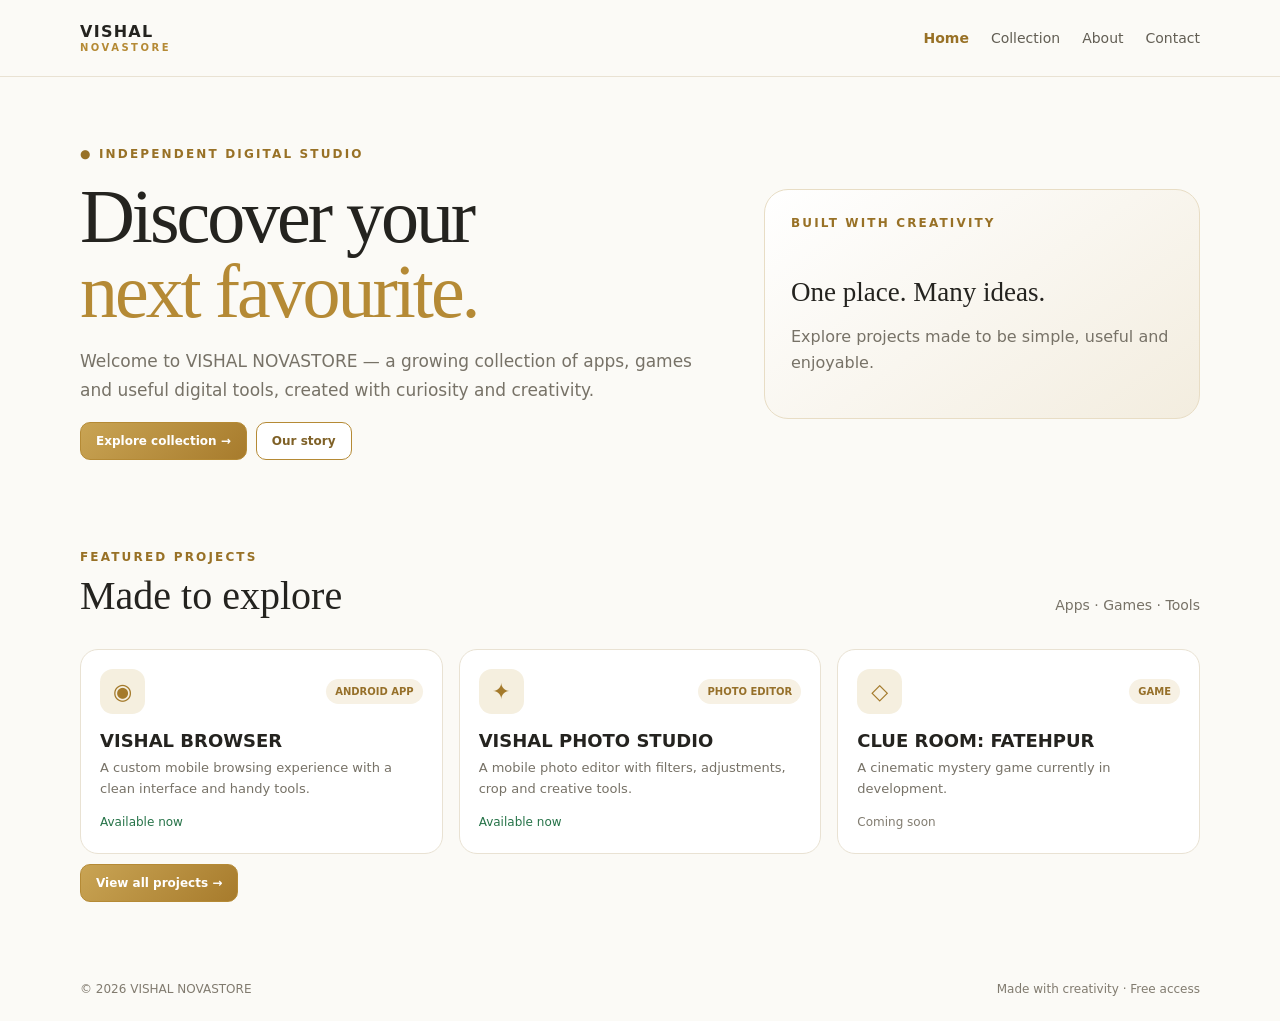
==== commit 03bc8832: "Add files via upload" ====
--- a/index.html
+++ b/index.html
@@ -1,51 +1,34 @@
 <!doctype html>
-<html lang="en"><head>
-<meta charset="utf-8"><meta name="viewport" content="width=device-width,initial-scale=1">
+<html lang="en"><head><meta charset="utf-8"><meta name="viewport" content="width=device-width,initial-scale=1">
 <meta name="theme-color" content="#fbfaf6"><meta name="description" content="VISHAL NOVASTORE — apps, games and digital tools created by Vishal.">
-<title>VISHAL NOVASTORE | Apps • Games • Tools</title>
-<style>
-:root{--ink:#24231f;--muted:#777267;--gold:#b58a35;--paper:#fbfaf6;--line:#e9e2d3}*{box-sizing:border-box}html{scroll-behavior:smooth}body{margin:0;background:var(--paper);color:var(--ink);font-family:system-ui,sans-serif}a{color:inherit;text-decoration:none}.wrap{width:min(1120px,92%);margin:auto}header{position:sticky;top:0;background:#fbfaf6ed;backdrop-filter:blur(14px);border-bottom:1px solid var(--line);z-index:5}.nav{height:72px;display:flex;align-items:center;justify-content:space-between}.brand{font-weight:850;letter-spacing:.08em}.brand small{display:block;color:var(--gold);font-size:10px;letter-spacing:.25em}nav{display:flex;gap:22px;font-size:14px;color:#625e54}.hero{padding:65px 0 45px;display:grid;grid-template-columns:1.2fr .8fr;gap:30px;align-items:center}.eyebrow{color:#987126;font-size:12px;font-weight:750;letter-spacing:.18em;text-transform:uppercase}h1{font:clamp(46px,7vw,76px)/.99 Georgia,serif;letter-spacing:-.04em;margin:18px 0}h1 span{color:var(--gold)}.lead{color:var(--muted);font-size:17px;line-height:1.7;max-width:550px}.hero-card{background:linear-gradient(145deg,#fff,#f3eddf);border:1px solid #e8ddc5;border-radius:24px;padding:26px;min-height:230px;display:flex;flex-direction:column;justify-content:space-between}.hero-card strong{font:27px Georgia,serif}.hero-card p{color:var(--muted);line-height:1.6}section{padding:38px 0 55px}.section-head{display:flex;justify-content:space-between;align-items:end;margin-bottom:22px;gap:15px}.section-head h2{font:clamp(29px,4vw,40px) Georgia,serif;margin:8px 0}.section-head p{color:var(--muted);font-size:14px}.toolbar{display:flex;gap:12px;flex-wrap:wrap;margin-bottom:20px}.search{flex:1;min-width:200px;padding:13px;border:1px solid var(--line);border-radius:12px;font:inherit}.filters{display:flex;gap:7px;flex-wrap:wrap}.filter{border:1px solid var(--line);background:white;border-radius:30px;padding:9px 14px;cursor:pointer}.filter.active{background:#f2ead8;border-color:#d5bd87;color:#8c6926}.grid{display:grid;grid-template-columns:repeat(3,1fr);gap:16px}.product{background:white;border:1px solid var(--line);border-radius:18px;padding:19px;min-height:205px;display:flex;flex-direction:column}.product:hover{box-shadow:0 12px 30px #40351a10}.product-top{display:flex;justify-content:space-between;align-items:center;gap:8px}.app-icon{width:45px;height:45px;border-radius:13px;background:#f5efdf;color:#a47a2b;display:grid;place-items:center;font-size:22px}.tag{font-size:10px;text-transform:uppercase;color:#96702a;background:#f7f1e4;border-radius:20px;padding:7px 9px;font-weight:800}.product h3{font-size:18px;margin:16px 0 7px}.product p{font-size:13px;line-height:1.6;color:var(--muted);margin:0 0 15px}.status{font-size:12px;color:#827d71}.available{color:#267348!important}.showcase{grid-column:span 2;display:grid;grid-template-columns:150px 1fr;gap:20px;align-items:center;min-height:0}.art{width:100%;aspect-ratio:1;border-radius:15px;overflow:hidden;background:#f5f3ef;border:1px solid var(--line);display:grid;place-items:center}.art img{width:100%;height:100%;object-fit:contain}.copy h3{margin:12px 0 7px}.copy p{margin-bottom:12px}.buttons{display:flex;gap:9px;flex-wrap:wrap;margin-top:10px}.btn{padding:11px 15px;border-radius:10px;font-size:12px;font-weight:750;border:1px solid var(--gold);display:inline-flex;align-items:center;justify-content:center}.primary{background:linear-gradient(135deg,#c9a454,#a77b2c);color:white}.secondary{background:#fff;color:#7f6127}.details{background:white;border:1px solid var(--line);border-radius:18px;padding:24px;margin-top:18px}.details h3{font:30px Georgia,serif;margin:0 0 10px}.details p{color:var(--muted);line-height:1.7}.features{display:grid;grid-template-columns:1fr 1fr;gap:10px;margin:15px 0}.feature{background:#faf8f2;border:1px solid var(--line);border-radius:10px;padding:12px;font-size:13px}.feature b{display:block;margin-bottom:4px}.about{background:#f3eee2;border-block:1px solid var(--line)}.about-inner{display:grid;grid-template-columns:1fr 1fr;gap:30px}.about h2{font:36px Georgia,serif}.about p{color:#6f6a5f;line-height:1.8}.values{display:grid;grid-template-columns:1fr 1fr;gap:10px}.value{background:white;border:1px solid #e8dfcd;border-radius:12px;padding:15px}.value span{display:block;color:var(--muted);font-size:12px;margin-top:5px}footer{padding:25px 0;color:#817b6f;font-size:12px}.footer-inner{display:flex;justify-content:space-between;flex-wrap:wrap}@media(max-width:760px){.hero,.about-inner{grid-template-columns:1fr}.grid{grid-template-columns:1fr 1fr}.showcase{grid-column:span 2;grid-template-columns:110px 1fr}.section-head{align-items:start;flex-direction:column}}@media(max-width:480px){.grid{grid-template-columns:1fr}.showcase{grid-column:span 1;grid-template-columns:1fr}.art{max-width:145px}.features{grid-template-columns:1fr}nav{gap:10px;font-size:12px}}
-</style></head><body>
-<header><div class="wrap nav"><a class="brand" href="#">VISHAL<small>NOVASTORE</small></a><nav><a href="#collection">Collection</a><a href="#about">About</a><a href="#contact">Contact</a></nav></div></header>
-<main><div class="wrap hero"><div><div class="eyebrow">● Independent digital studio</div><h1>Discover your<br><span>next favourite.</span></h1><p class="lead">Welcome to VISHAL NOVASTORE — a growing collection of apps, games and useful digital tools, created with curiosity and creativity.</p></div><div class="hero-card"><div class="eyebrow">Built with creativity</div><div><strong>One place. Many ideas.</strong><p>Explore projects made to be simple, useful and enjoyable.</p></div></div></div>
-<section id="collection"><div class="wrap"><div class="section-head"><div class="eyebrow">The collection<h2>Explore our projects</h2></div><p>Apps · Games · Tools</p></div><div class="toolbar"><input class="search" id="search" type="search" placeholder="Search apps, games and tools…"><div class="filters"><button class="filter active" data-filter="all">All</button><button class="filter" data-filter="app">Apps</button><button class="filter" data-filter="game">Games</button><button class="filter" data-filter="tool">Tools</button></div></div>
-<div class="grid" id="grid">
-<article class="product showcase" data-type="app" data-name="vishal browser"><div class="art"><img src="vishal-browser-logo.png" alt="VISHAL BROWSER logo"></div><div class="copy"><div class="product-top"><span class="tag">Android App</span><span class="status available">Available now</span></div><h3>VISHAL BROWSER</h3><p>A custom mobile browsing experience with a clean, dark interface, Google search and handy browser tools.</p><div class="buttons"><a class="btn primary" href="VISHAL-BROWSER.apk" download>Download APK ↓</a><a class="btn secondary" href="#browser-details">View details</a></div></div></article>
-<article class="product showcase" data-type="app" data-name="vishal photo studio"><div class="art"><img src="vishal-photo-studio-logo.png" alt="VISHAL PHOTO STUDIO logo"></div><div class="copy"><div class="product-top"><span class="tag">Android App</span><span class="status available">Available now</span></div><h3>VISHAL PHOTO STUDIO</h3><p>A mobile photo editor with filters, adjustments, crop, text and creative tools.</p><div class="buttons"><a class="btn primary" href="VISHAL%20PHOTO%20STUDIO_1.apk" download>Download APK ↓</a><a class="btn secondary" href="VISHAL-PHOTO-STUDIO.html">Open Web App</a></div></div></article>
-<article class="product" data-type="app" data-name="vishalvideo"><div class="product-top"><div class="app-icon">▶</div><span class="tag">App</span></div><h3>VISHALVIDEO</h3><p>A video app concept focused on user-uploaded videos.</p><span class="status">Coming soon</span></article>
-<article class="product" data-type="game" data-name="vishal run"><div class="product-top"><div class="app-icon">♟</div><span class="tag">Game</span></div><h3>VISHAL RUN</h3><p>An arcade-style game project from the VISHAL collection.</p><span class="status">Coming soon</span></article>
-<article class="product" data-type="tool" data-name="quick tool"><div class="product-top"><div class="app-icon">⌘</div><span class="tag">Tool</span></div><h3>QUICK TOOL</h3><p>A collection of handy web utilities in one simple place.</p><span class="status">Coming soon</span></article>
-<article class="product" data-type="game" data-name="clue room fatehpur"><div class="product-top"><div class="app-icon">◇</div><span class="tag">Game</span></div><h3>CLUE ROOM: FATEHPUR</h3><p>A cinematic mystery game currently in development.</p><span class="status">Coming soon</span></article></div><div id="empty" style="display:none;text-align:center;padding:24px;color:#777267">No matching projects found.</div></div></section>
-<section id="browser-details"><div class="wrap"><div class="section-head"><div class="eyebrow">Now available<h2>Meet VISHAL BROWSER</h2></div><p>Android · APK download</p></div><div class="details"><h3>Browse your way.</h3><p>VISHAL BROWSER is a mobile browser project designed for a simple, comfortable browsing experience. It brings search and everyday browser tools together in one place.</p><div class="features"><div class="feature"><b>Quick search</b>Google search as the default search option</div><div class="feature"><b>Dark interface</b>A clean dark-purple inspired browsing look</div><div class="feature"><b>Bookmarks & history</b>Keep useful pages and revisit them</div><div class="feature"><b>Browser controls</b>Navigate with back, forward and reload</div></div><a class="btn primary" href="VISHAL-BROWSER.apk" download>Download VISHAL BROWSER APK ↓</a><p style="font-size:11px">Android APK file · Install only if you trust this app.</p></div></div></section>
-<section class="about" id="about"><div class="wrap about-inner"><div><div class="eyebrow">Our story</div><h2>Ideas into experiences.</h2><p>VISHAL NOVASTORE is an independent project hub for experiments, apps, games and digital creations. Each project is built step by step, with a focus on learning, usefulness and a better experience.</p></div><div class="values"><div class="value"><b>Creative</b><span>Fresh ideas and experiments</span></div><div class="value"><b>Practical</b><span>Useful digital experiences</span></div><div class="value"><b>Growing</b><span>New projects over time</span></div><div class="value"><b>Independent</b><span>Made with curiosity</span></div></div></div></section></main>
-<footer id="contact"><div class="wrap footer-inner"><span>© <span id="year"></span> VISHAL NOVASTORE</span><span>Made with creativity · Free access</span></div></footer>
-<script>
+<title>Home | VISHAL NOVASTORE</title><link rel="stylesheet" href="styles.css"></head><body>
+
+<header><div class="wrap nav">
+<a class="brand" href="index.html">VISHAL<small>NOVASTORE</small></a>
+<button class="menu-toggle" type="button" aria-expanded="false" aria-label="Open navigation">Menu ☰</button>
+<nav>
+<a href="index.html" aria-current="page">Home</a>
+<a href="collection.html" >Collection</a>
+<a href="about.html" >About</a>
+<a href="contact.html" >Contact</a>
+</nav></div></header><main>
+<div class="wrap hero"><div><div class="eyebrow">● Independent digital studio</div>
+<h1>Discover your<br><span>next favourite.</span></h1>
+<p class="lead">Welcome to VISHAL NOVASTORE — a growing collection of apps, games and useful digital tools, created with curiosity and creativity.</p>
+<div class="buttons"><a class="btn primary" href="collection.html">Explore collection →</a><a class="btn secondary" href="about.html">Our story</a></div></div>
+<div class="hero-card"><div class="eyebrow">Built with creativity</div><div><strong>One place. Many ideas.</strong><p>Explore projects made to be simple, useful and enjoyable.</p></div></div></div>
+<section><div class="wrap"><div class="section-head"><div><div class="eyebrow">Featured projects</div><h2>Made to explore</h2></div><p>Apps · Games · Tools</p></div>
+<div class="grid">
+<article class="product"><div class="product-top"><div class="app-icon">◉</div><span class="tag">Android app</span></div><h3>VISHAL BROWSER</h3><p>A custom mobile browsing experience with a clean interface and handy tools.</p><span class="status available">Available now</span></article>
+<article class="product"><div class="product-top"><div class="app-icon">✦</div><span class="tag">Photo editor</span></div><h3>VISHAL PHOTO STUDIO</h3><p>A mobile photo editor with filters, adjustments, crop and creative tools.</p><span class="status available">Available now</span></article>
+<article class="product"><div class="product-top"><div class="app-icon">◇</div><span class="tag">Game</span></div><h3>CLUE ROOM: FATEHPUR</h3><p>A cinematic mystery game currently in development.</p><span class="status">Coming soon</span></article>
+</div><div class="buttons"><a class="btn primary" href="collection.html">View all projects →</a></div></div></section>
+</main><footer><div class="wrap footer-inner"><span>© <span id="year"></span> VISHAL NOVASTORE</span><span>Made with creativity · Free access</span></div></footer><script>
+const toggle=document.querySelector('.menu-toggle'),nav=document.querySelector('nav');
+if(toggle&&nav){toggle.addEventListener('click',()=>{const open=nav.classList.toggle('open');toggle.setAttribute('aria-expanded',String(open));toggle.textContent=open?'Close ✕':'Menu ☰';});}
+document.querySelectorAll('nav a').forEach(a=>a.addEventListener('click',()=>{nav?.classList.remove('open');toggle?.setAttribute('aria-expanded','false');if(toggle)toggle.textContent='Menu ☰';}));
+const year=document.getElementById('year');if(year)year.textContent=new Date().getFullYear();
 const search=document.getElementById('search'),cards=[...document.querySelectorAll('.product')],filters=[...document.querySelectorAll('.filter')],empty=document.getElementById('empty');let active='all';
-function update(){let q=search.value.toLowerCase().trim(),shown=0;cards.forEach(c=>{let ok=(active==='all'||c.dataset.type===active)&&c.dataset.name.includes(q);c.style.display=ok?'flex':'none';if(ok)shown++});empty.style.display=shown?'none':'block'}
-filters.forEach(b=>b.addEventListener('click',()=>{filters.forEach(x=>x.classList.remove('active'));b.classList.add('active');active=b.dataset.filter;update()}));search.addEventListener('input',update);document.getElementById('year').textContent=new Date().getFullYear();
-</script></body></html><!doctype html>
-<html lang="en"><head>
-<meta charset="utf-8"><meta name="viewport" content="width=device-width,initial-scale=1">
-<meta name="theme-color" content="#fbfaf6"><meta name="description" content="VISHAL NOVASTORE — apps, games and digital tools created by Vishal.">
-<title>VISHAL NOVASTORE | Apps • Games • Tools</title>
-<style>
-:root{--ink:#24231f;--muted:#777267;--gold:#b58a35;--paper:#fbfaf6;--line:#e9e2d3}*{box-sizing:border-box}html{scroll-behavior:smooth}body{margin:0;background:var(--paper);color:var(--ink);font-family:system-ui,sans-serif}a{color:inherit;text-decoration:none}.wrap{width:min(1120px,92%);margin:auto}header{position:sticky;top:0;background:#fbfaf6ed;backdrop-filter:blur(14px);border-bottom:1px solid var(--line);z-index:5}.nav{height:72px;display:flex;align-items:center;justify-content:space-between}.brand{font-weight:850;letter-spacing:.08em}.brand small{display:block;color:var(--gold);font-size:10px;letter-spacing:.25em}nav{display:flex;gap:22px;font-size:14px;color:#625e54}.hero{padding:65px 0 45px;display:grid;grid-template-columns:1.2fr .8fr;gap:30px;align-items:center}.eyebrow{color:#987126;font-size:12px;font-weight:750;letter-spacing:.18em;text-transform:uppercase}h1{font:clamp(46px,7vw,76px)/.99 Georgia,serif;letter-spacing:-.04em;margin:18px 0}h1 span{color:var(--gold)}.lead{color:var(--muted);font-size:17px;line-height:1.7;max-width:550px}.hero-card{background:linear-gradient(145deg,#fff,#f3eddf);border:1px solid #e8ddc5;border-radius:24px;padding:26px;min-height:230px;display:flex;flex-direction:column;justify-content:space-between}.hero-card strong{font:27px Georgia,serif}.hero-card p{color:var(--muted);line-height:1.6}section{padding:38px 0 55px}.section-head{display:flex;justify-content:space-between;align-items:end;margin-bottom:22px;gap:15px}.section-head h2{font:clamp(29px,4vw,40px) Georgia,serif;margin:8px 0}.section-head p{color:var(--muted);font-size:14px}.toolbar{display:flex;gap:12px;flex-wrap:wrap;margin-bottom:20px}.search{flex:1;min-width:200px;padding:13px;border:1px solid var(--line);border-radius:12px;font:inherit}.filters{display:flex;gap:7px;flex-wrap:wrap}.filter{border:1px solid var(--line);background:white;border-radius:30px;padding:9px 14px;cursor:pointer}.filter.active{background:#f2ead8;border-color:#d5bd87;color:#8c6926}.grid{display:grid;grid-template-columns:repeat(3,1fr);gap:16px}.product{background:white;border:1px solid var(--line);border-radius:18px;padding:19px;min-height:205px;display:flex;flex-direction:column}.product:hover{box-shadow:0 12px 30px #40351a10}.product-top{display:flex;justify-content:space-between;align-items:center;gap:8px}.app-icon{width:45px;height:45px;border-radius:13px;background:#f5efdf;color:#a47a2b;display:grid;place-items:center;font-size:22px}.tag{font-size:10px;text-transform:uppercase;color:#96702a;background:#f7f1e4;border-radius:20px;padding:7px 9px;font-weight:800}.product h3{font-size:18px;margin:16px 0 7px}.product p{font-size:13px;line-height:1.6;color:var(--muted);margin:0 0 15px}.status{font-size:12px;color:#827d71}.available{color:#267348!important}.showcase{grid-column:span 2;display:grid;grid-template-columns:150px 1fr;gap:20px;align-items:center;min-height:0}.art{width:100%;aspect-ratio:1;border-radius:15px;overflow:hidden;background:#f5f3ef;border:1px solid var(--line);display:grid;place-items:center}.art img{width:100%;height:100%;object-fit:contain}.copy h3{margin:12px 0 7px}.copy p{margin-bottom:12px}.buttons{display:flex;gap:9px;flex-wrap:wrap;margin-top:10px}.btn{padding:11px 15px;border-radius:10px;font-size:12px;font-weight:750;border:1px solid var(--gold);display:inline-flex;align-items:center;justify-content:center}.primary{background:linear-gradient(135deg,#c9a454,#a77b2c);color:white}.secondary{background:#fff;color:#7f6127}.details{background:white;border:1px solid var(--line);border-radius:18px;padding:24px;margin-top:18px}.details h3{font:30px Georgia,serif;margin:0 0 10px}.details p{color:var(--muted);line-height:1.7}.features{display:grid;grid-template-columns:1fr 1fr;gap:10px;margin:15px 0}.feature{background:#faf8f2;border:1px solid var(--line);border-radius:10px;padding:12px;font-size:13px}.feature b{display:block;margin-bottom:4px}.about{background:#f3eee2;border-block:1px solid var(--line)}.about-inner{display:grid;grid-template-columns:1fr 1fr;gap:30px}.about h2{font:36px Georgia,serif}.about p{color:#6f6a5f;line-height:1.8}.values{display:grid;grid-template-columns:1fr 1fr;gap:10px}.value{background:white;border:1px solid #e8dfcd;border-radius:12px;padding:15px}.value span{display:block;color:var(--muted);font-size:12px;margin-top:5px}footer{padding:25px 0;color:#817b6f;font-size:12px}.footer-inner{display:flex;justify-content:space-between;flex-wrap:wrap}@media(max-width:760px){.hero,.about-inner{grid-template-columns:1fr}.grid{grid-template-columns:1fr 1fr}.showcase{grid-column:span 2;grid-template-columns:110px 1fr}.section-head{align-items:start;flex-direction:column}}@media(max-width:480px){.grid{grid-template-columns:1fr}.showcase{grid-column:span 1;grid-template-columns:1fr}.art{max-width:145px}.features{grid-template-columns:1fr}nav{gap:10px;font-size:12px}}
-</style></head><body>
-<header><div class="wrap nav"><a class="brand" href="#">VISHAL<small>NOVASTORE</small></a><nav><a href="#collection">Collection</a><a href="#about">About</a><a href="#contact">Contact</a></nav></div></header>
-<main><div class="wrap hero"><div><div class="eyebrow">● Independent digital studio</div><h1>Discover your<br><span>next favourite.</span></h1><p class="lead">Welcome to VISHAL NOVASTORE — a growing collection of apps, games and useful digital tools, created with curiosity and creativity.</p></div><div class="hero-card"><div class="eyebrow">Built with creativity</div><div><strong>One place. Many ideas.</strong><p>Explore projects made to be simple, useful and enjoyable.</p></div></div></div>
-<section id="collection"><div class="wrap"><div class="section-head"><div class="eyebrow">The collection<h2>Explore our projects</h2></div><p>Apps · Games · Tools</p></div><div class="toolbar"><input class="search" id="search" type="search" placeholder="Search apps, games and tools…"><div class="filters"><button class="filter active" data-filter="all">All</button><button class="filter" data-filter="app">Apps</button><button class="filter" data-filter="game">Games</button><button class="filter" data-filter="tool">Tools</button></div></div>
-<div class="grid" id="grid">
-<article class="product showcase" data-type="app" data-name="vishal browser"><div class="art"><img src="vishal-browser-logo.png" alt="VISHAL BROWSER logo"></div><div class="copy"><div class="product-top"><span class="tag">Android App</span><span class="status available">Available now</span></div><h3>VISHAL BROWSER</h3><p>A custom mobile browsing experience with a clean, dark interface, Google search and handy browser tools.</p><div class="buttons"><a class="btn primary" href="VISHAL-BROWSER.apk" download>Download APK ↓</a><a class="btn secondary" href="#browser-details">View details</a></div></div></article>
-<article class="product showcase" data-type="app" data-name="vishal photo studio"><div class="art"><img src="vishal-photo-studio-logo.png" alt="VISHAL PHOTO STUDIO logo"></div><div class="copy"><div class="product-top"><span class="tag">Android App</span><span class="status available">Available now</span></div><h3>VISHAL PHOTO STUDIO</h3><p>A mobile photo editor with filters, adjustments, crop, text and creative tools.</p><div class="buttons"><a class="btn primary" href="VISHAL%20PHOTO%20STUDIO_1.apk" download>Download APK ↓</a><a class="btn secondary" href="VISHAL-PHOTO-STUDIO.html">Open Web App</a></div></div></article>
-<article class="product" data-type="app" data-name="vishalvideo"><div class="product-top"><div class="app-icon">▶</div><span class="tag">App</span></div><h3>VISHALVIDEO</h3><p>A video app concept focused on user-uploaded videos.</p><span class="status">Coming soon</span></article>
-<article class="product" data-type="game" data-name="vishal run"><div class="product-top"><div class="app-icon">♟</div><span class="tag">Game</span></div><h3>VISHAL RUN</h3><p>An arcade-style game project from the VISHAL collection.</p><span class="status">Coming soon</span></article>
-<article class="product" data-type="tool" data-name="quick tool"><div class="product-top"><div class="app-icon">⌘</div><span class="tag">Tool</span></div><h3>QUICK TOOL</h3><p>A collection of handy web utilities in one simple place.</p><span class="status">Coming soon</span></article>
-<article class="product" data-type="game" data-name="clue room fatehpur"><div class="product-top"><div class="app-icon">◇</div><span class="tag">Game</span></div><h3>CLUE ROOM: FATEHPUR</h3><p>A cinematic mystery game currently in development.</p><span class="status">Coming soon</span></article></div><div id="empty" style="display:none;text-align:center;padding:24px;color:#777267">No matching projects found.</div></div></section>
-<section id="browser-details"><div class="wrap"><div class="section-head"><div class="eyebrow">Now available<h2>Meet VISHAL BROWSER</h2></div><p>Android · APK download</p></div><div class="details"><h3>Browse your way.</h3><p>VISHAL BROWSER is a mobile browser project designed for a simple, comfortable browsing experience. It brings search and everyday browser tools together in one place.</p><div class="features"><div class="feature"><b>Quick search</b>Google search as the default search option</div><div class="feature"><b>Dark interface</b>A clean dark-purple inspired browsing look</div><div class="feature"><b>Bookmarks & history</b>Keep useful pages and revisit them</div><div class="feature"><b>Browser controls</b>Navigate with back, forward and reload</div></div><a class="btn primary" href="VISHAL-BROWSER.apk" download>Download VISHAL BROWSER APK ↓</a><p style="font-size:11px">Android APK file · Install only if you trust this app.</p></div></div></section>
-<section class="about" id="about"><div class="wrap about-inner"><div><div class="eyebrow">Our story</div><h2>Ideas into experiences.</h2><p>VISHAL NOVASTORE is an independent project hub for experiments, apps, games and digital creations. Each project is built step by step, with a focus on learning, usefulness and a better experience.</p></div><div class="values"><div class="value"><b>Creative</b><span>Fresh ideas and experiments</span></div><div class="value"><b>Practical</b><span>Useful digital experiences</span></div><div class="value"><b>Growing</b><span>New projects over time</span></div><div class="value"><b>Independent</b><span>Made with curiosity</span></div></div></div></section></main>
-<footer id="contact"><div class="wrap footer-inner"><span>© <span id="year"></span> VISHAL NOVASTORE</span><span>Made with creativity · Free access</span></div></footer>
-<script>
-const search=document.getElementById('search'),cards=[...document.querySelectorAll('.product')],filters=[...document.querySelectorAll('.filter')],empty=document.getElementById('empty');let active='all';
-function update(){let q=search.value.toLowerCase().trim(),shown=0;cards.forEach(c=>{let ok=(active==='all'||c.dataset.type===active)&&c.dataset.name.includes(q);c.style.display=ok?'flex':'none';if(ok)shown++});empty.style.display=shown?'none':'block'}
-filters.forEach(b=>b.addEventListener('click',()=>{filters.forEach(x=>x.classList.remove('active'));b.classList.add('active');active=b.dataset.filter;update()}));search.addEventListener('input',update);document.getElementById('year').textContent=new Date().getFullYear();
-</script></body></html>
+function update(){if(!search)return;let q=search.value.toLowerCase().trim(),shown=0;cards.forEach(c=>{let ok=(active==='all'||c.dataset.type===active)&&c.dataset.name.includes(q);c.style.display=ok?'flex':'none';if(ok)shown++;});if(empty)empty.style.display=shown?'none':'block';}
+filters.forEach(b=>b.addEventListener('click',()=>{filters.forEach(x=>x.classList.remove('active'));b.classList.add('active');active=b.dataset.filter;update();}));search?.addEventListener('input',update);
+</script></body></html>
--- a/styles.css
+++ b/styles.css
@@ -0,0 +1,45 @@
+
+:root{--ink:#24231f;--muted:#777267;--gold:#b58a35;--paper:#fbfaf6;--line:#e9e2d3}
+*{box-sizing:border-box}html{scroll-behavior:smooth}body{margin:0;background:var(--paper);color:var(--ink);font-family:system-ui,sans-serif}
+a{color:inherit;text-decoration:none}.wrap{width:min(1120px,92%);margin:auto}
+header{position:sticky;top:0;background:rgba(251,250,246,.96);backdrop-filter:blur(14px);border-bottom:1px solid var(--line);z-index:20}
+.nav{min-height:76px;display:flex;align-items:center;justify-content:space-between;gap:18px}
+.brand{font-weight:850;letter-spacing:.08em;line-height:1.2}.brand small{display:block;color:var(--gold);font-size:10px;letter-spacing:.25em}
+nav{display:flex;gap:22px;align-items:center;font-size:14px;color:#625e54}nav a{padding:10px 0}nav a[aria-current=page]{color:#987126;font-weight:800}
+.menu-toggle{display:none;border:1px solid var(--line);background:#fff;border-radius:10px;padding:9px 12px;font:inherit}
+.hero{padding:70px 0 55px;display:grid;grid-template-columns:1.2fr .8fr;gap:30px;align-items:center}
+.eyebrow{color:#987126;font-size:12px;font-weight:750;letter-spacing:.18em;text-transform:uppercase}
+h1{font:clamp(43px,7vw,76px)/.99 Georgia,serif;letter-spacing:-.04em;margin:18px 0}h1 span{color:var(--gold)}
+.lead{color:var(--muted);font-size:17px;line-height:1.7;max-width:620px}
+.hero-card{background:linear-gradient(145deg,#fff,#f3eddf);border:1px solid #e8ddc5;border-radius:24px;padding:26px;min-height:230px;display:flex;flex-direction:column;justify-content:space-between}
+.hero-card strong{font:27px Georgia,serif}.hero-card p{color:var(--muted);line-height:1.6}
+.page-hero{padding:62px 0 28px}.page-hero h1{font-size:clamp(40px,6vw,62px)}
+section{padding:35px 0 55px}.section-head{display:flex;justify-content:space-between;align-items:end;margin-bottom:22px;gap:15px}
+.section-head h2{font:clamp(29px,4vw,40px) Georgia,serif;margin:8px 0}.section-head p{color:var(--muted);font-size:14px}
+.toolbar{display:flex;gap:12px;flex-wrap:wrap;margin-bottom:20px}.search{flex:1;min-width:200px;padding:13px;border:1px solid var(--line);border-radius:12px;font:inherit;background:#fff}
+.filters{display:flex;gap:7px;flex-wrap:wrap}.filter{border:1px solid var(--line);background:white;border-radius:30px;padding:9px 14px;cursor:pointer;font:inherit}
+.filter.active{background:#f2ead8;border-color:#d5bd87;color:#8c6926}.grid{display:grid;grid-template-columns:repeat(3,1fr);gap:16px}
+.product{background:white;border:1px solid var(--line);border-radius:18px;padding:19px;min-height:205px;display:flex;flex-direction:column}
+.product:hover{box-shadow:0 12px 30px #40351a10}.product-top{display:flex;justify-content:space-between;align-items:center;gap:8px}
+.app-icon{width:45px;height:45px;border-radius:13px;background:#f5efdf;color:#a47a2b;display:grid;place-items:center;font-size:22px}
+.tag{font-size:10px;text-transform:uppercase;color:#96702a;background:#f7f1e4;border-radius:20px;padding:7px 9px;font-weight:800}
+.product h3{font-size:18px;margin:16px 0 7px}.product p{font-size:13px;line-height:1.6;color:var(--muted);margin:0 0 15px}
+.status{font-size:12px;color:#827d71}.available{color:#267348!important}
+.showcase{grid-column:span 2;display:grid;grid-template-columns:150px 1fr;gap:20px;align-items:center;min-height:0}
+.art{width:100%;aspect-ratio:1;border-radius:15px;overflow:hidden;background:#f5f3ef;border:1px solid var(--line);display:grid;place-items:center}
+.art img{width:100%;height:100%;object-fit:contain}.copy h3{margin:12px 0 7px}.copy p{margin-bottom:12px}
+.buttons{display:flex;gap:9px;flex-wrap:wrap;margin-top:10px}.btn{padding:11px 15px;border-radius:10px;font-size:12px;font-weight:750;border:1px solid var(--gold);display:inline-flex;align-items:center;justify-content:center}
+.primary{background:linear-gradient(135deg,#c9a454,#a77b2c);color:white}.secondary{background:#fff;color:#7f6127}
+.details{background:white;border:1px solid var(--line);border-radius:18px;padding:24px;margin-top:18px}.details h3{font:30px Georgia,serif;margin:0 0 10px}
+.details p{color:var(--muted);line-height:1.7}.features{display:grid;grid-template-columns:1fr 1fr;gap:10px;margin:15px 0}
+.feature{background:#faf8f2;border:1px solid var(--line);border-radius:10px;padding:12px;font-size:13px}.feature b{display:block;margin-bottom:4px}
+.about-panel{background:#f3eee2;border-block:1px solid var(--line);padding:42px 0}.about-inner{display:grid;grid-template-columns:1fr 1fr;gap:30px}
+.about-inner h2{font:36px Georgia,serif}.about-inner p{color:#6f6a5f;line-height:1.8}
+.values{display:grid;grid-template-columns:1fr 1fr;gap:10px}.value{background:white;border:1px solid #e8dfcd;border-radius:12px;padding:15px}
+.value span{display:block;color:var(--muted);font-size:12px;margin-top:5px}
+.contact-card{background:#fff;border:1px solid var(--line);border-radius:18px;padding:26px;max-width:720px}.contact-card p{color:var(--muted);line-height:1.7}
+.note{background:#f7f1e4;border:1px solid #e8ddc5;border-radius:12px;padding:14px;color:#6f5b32;font-size:13px;line-height:1.6}
+footer{padding:25px 0;color:#817b6f;font-size:12px}.footer-inner{display:flex;justify-content:space-between;flex-wrap:wrap;gap:10px}
+@media(max-width:760px){.hero,.about-inner{grid-template-columns:1fr}.grid{grid-template-columns:1fr 1fr}.showcase{grid-column:span 2;grid-template-columns:110px 1fr}.section-head{align-items:start;flex-direction:column}}
+@media(max-width:560px){.nav{min-height:68px}.menu-toggle{display:block}nav{display:none;position:absolute;top:68px;left:0;right:0;background:var(--paper);border-bottom:1px solid var(--line);padding:12px 4%;flex-direction:column;align-items:stretch;gap:2px}
+nav.open{display:flex}nav a{padding:12px;border-radius:9px}nav a:hover{background:#f3eee2}.hero{padding:48px 0 35px}.grid{grid-template-columns:1fr}.showcase{grid-column:span 1;grid-template-columns:1fr}.art{max-width:145px}.features{grid-template-columns:1fr}.page-hero{padding:45px 0 20px}}
